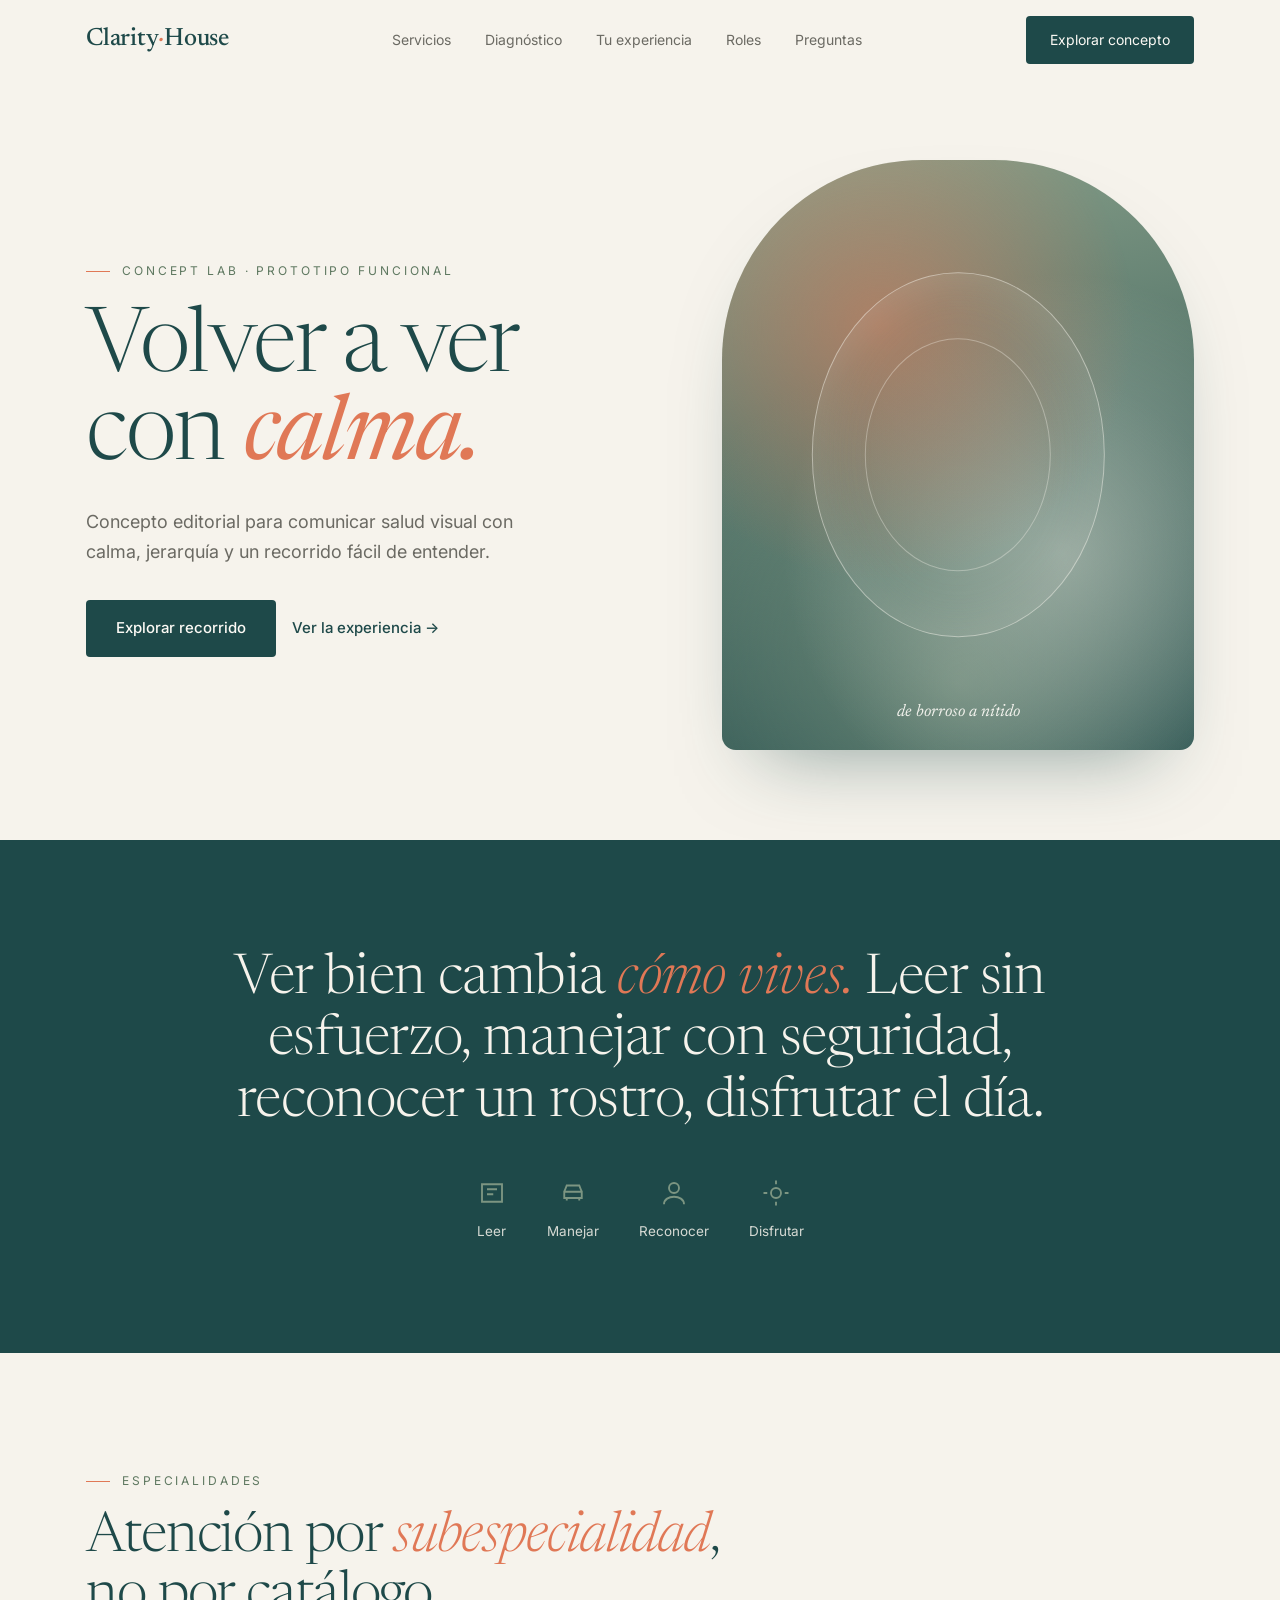
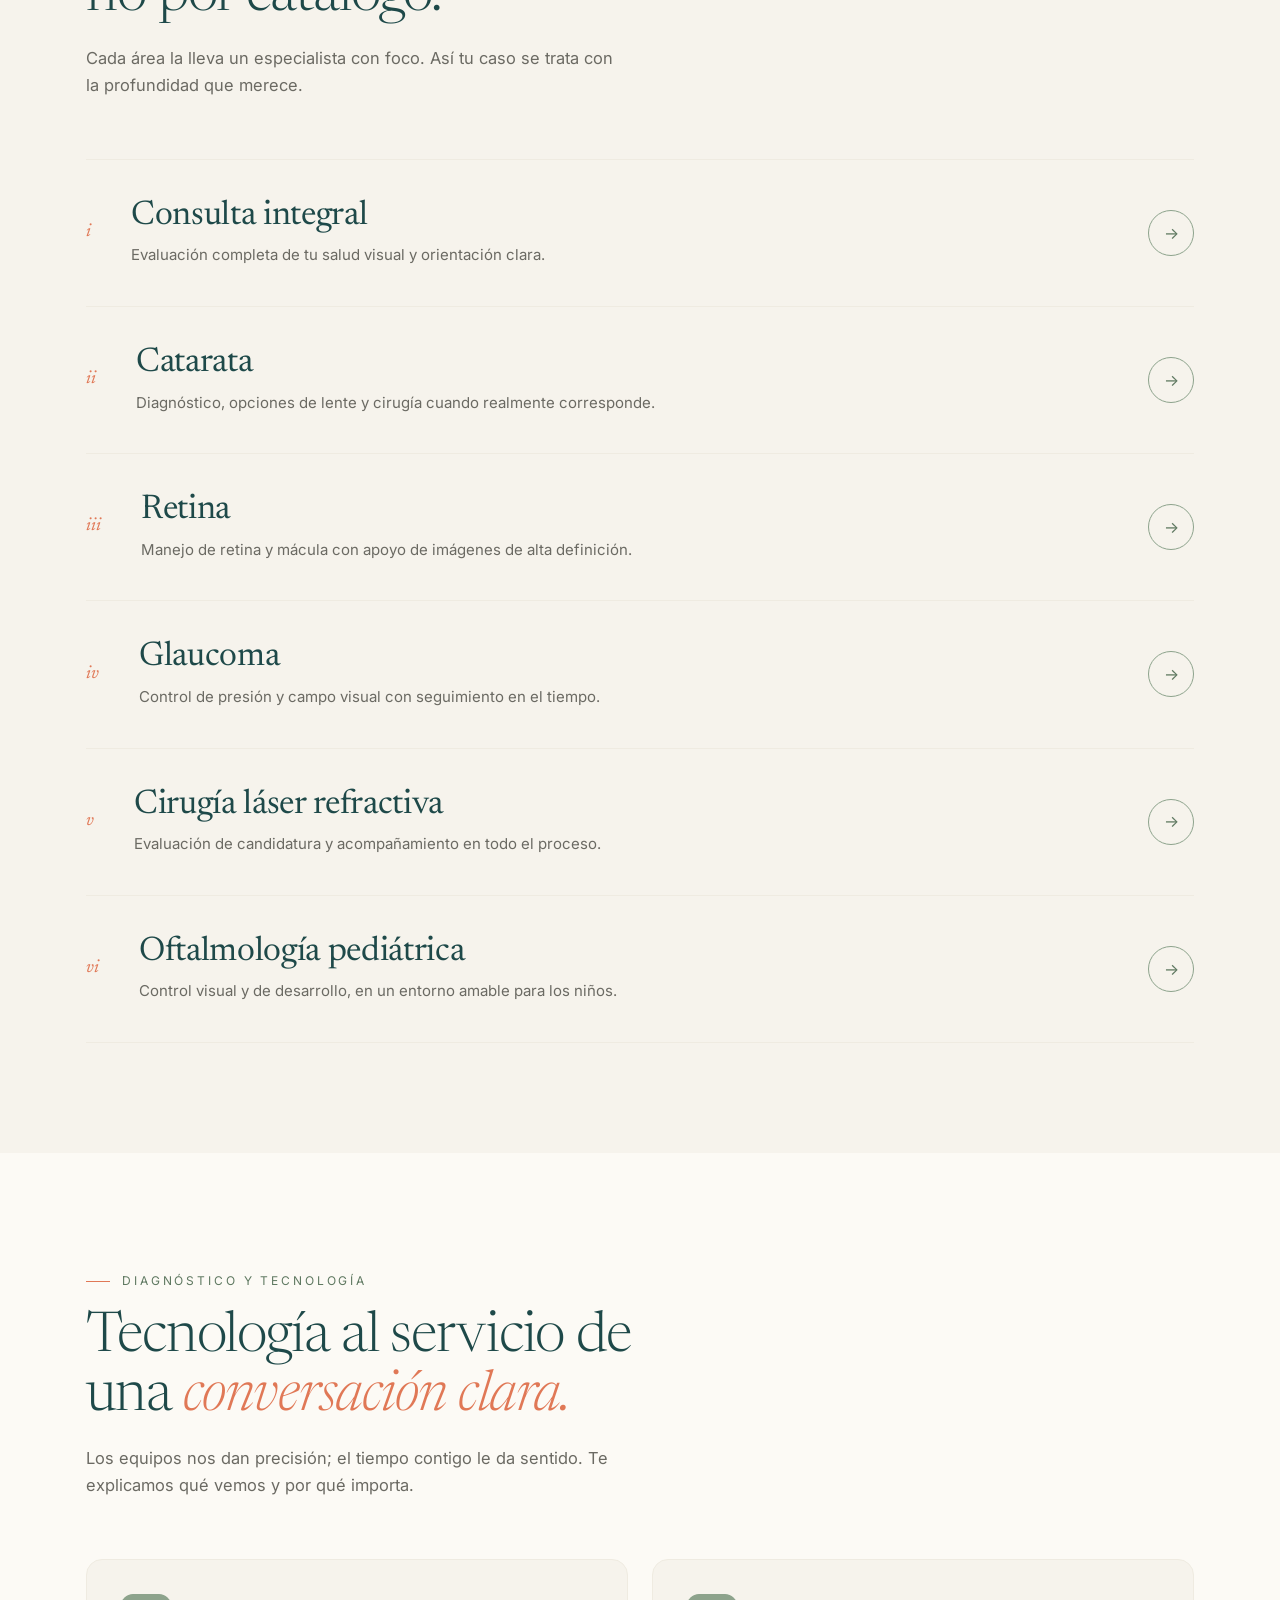
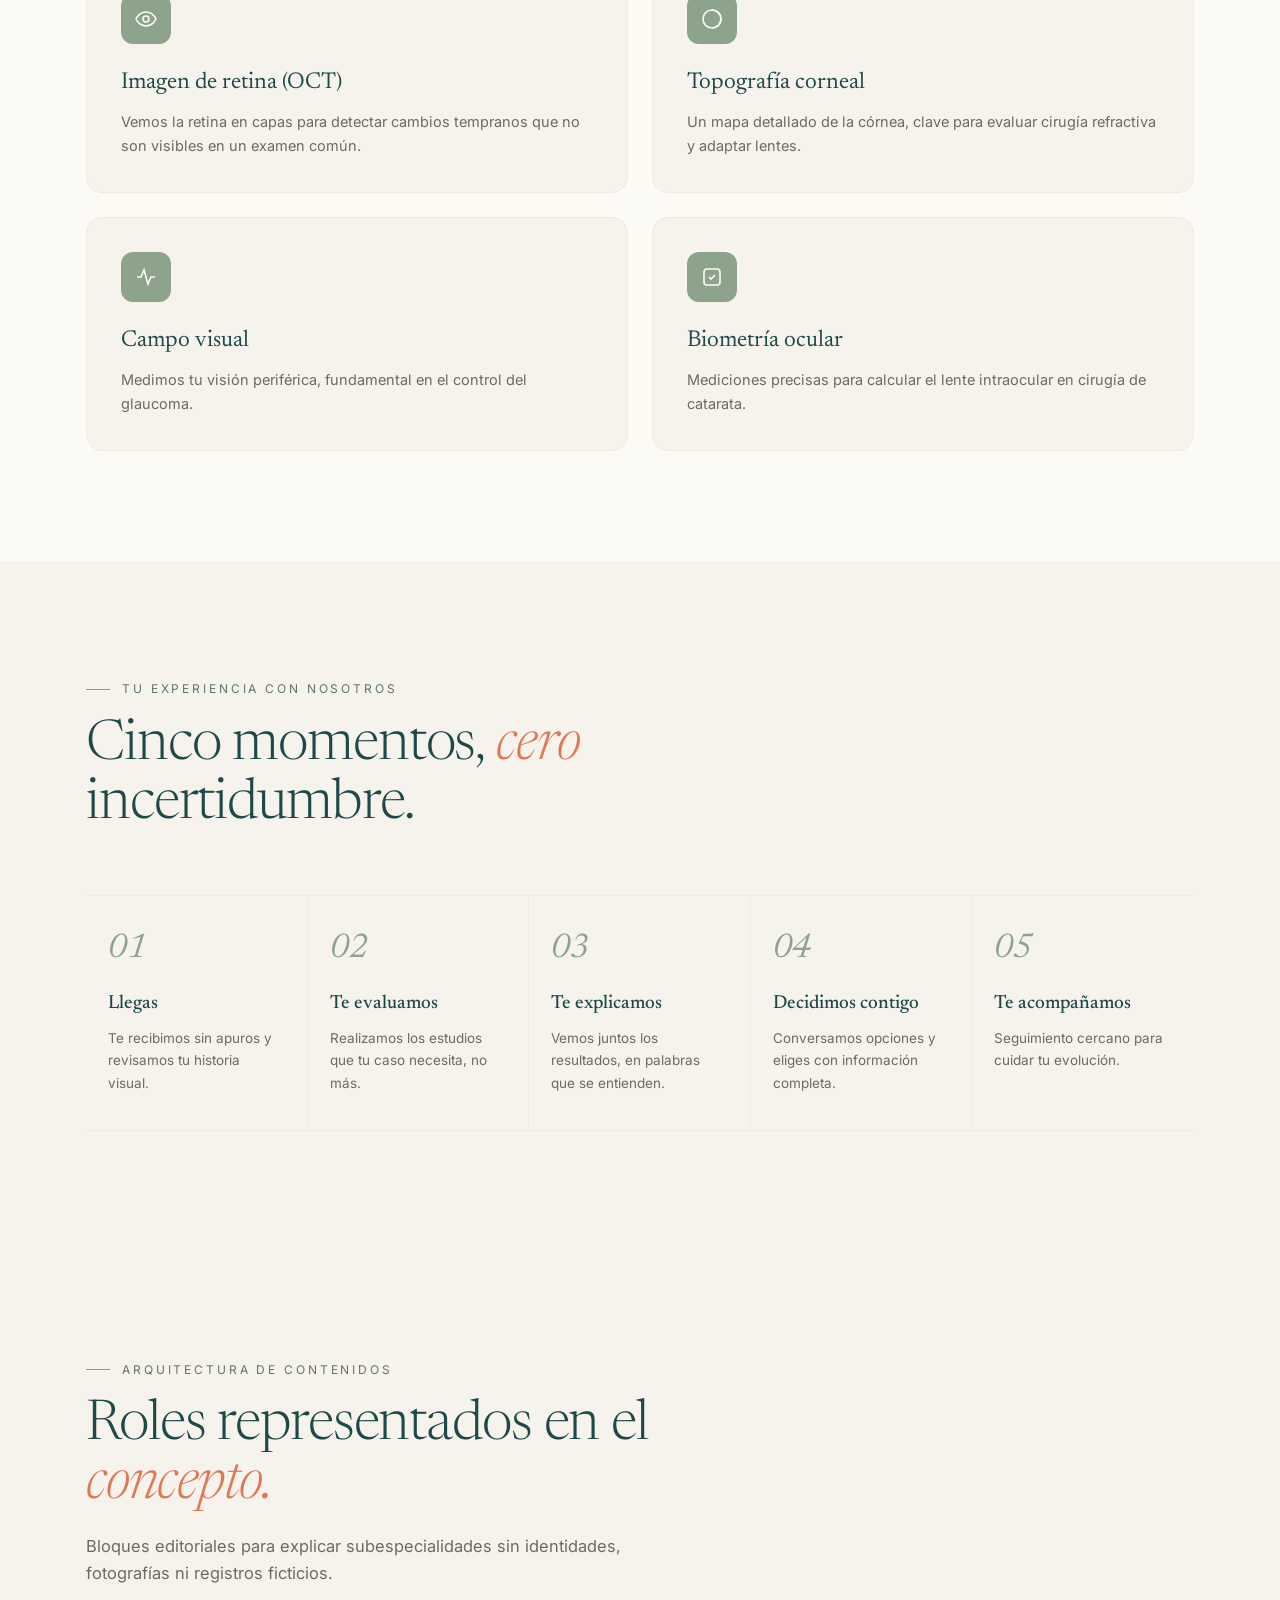
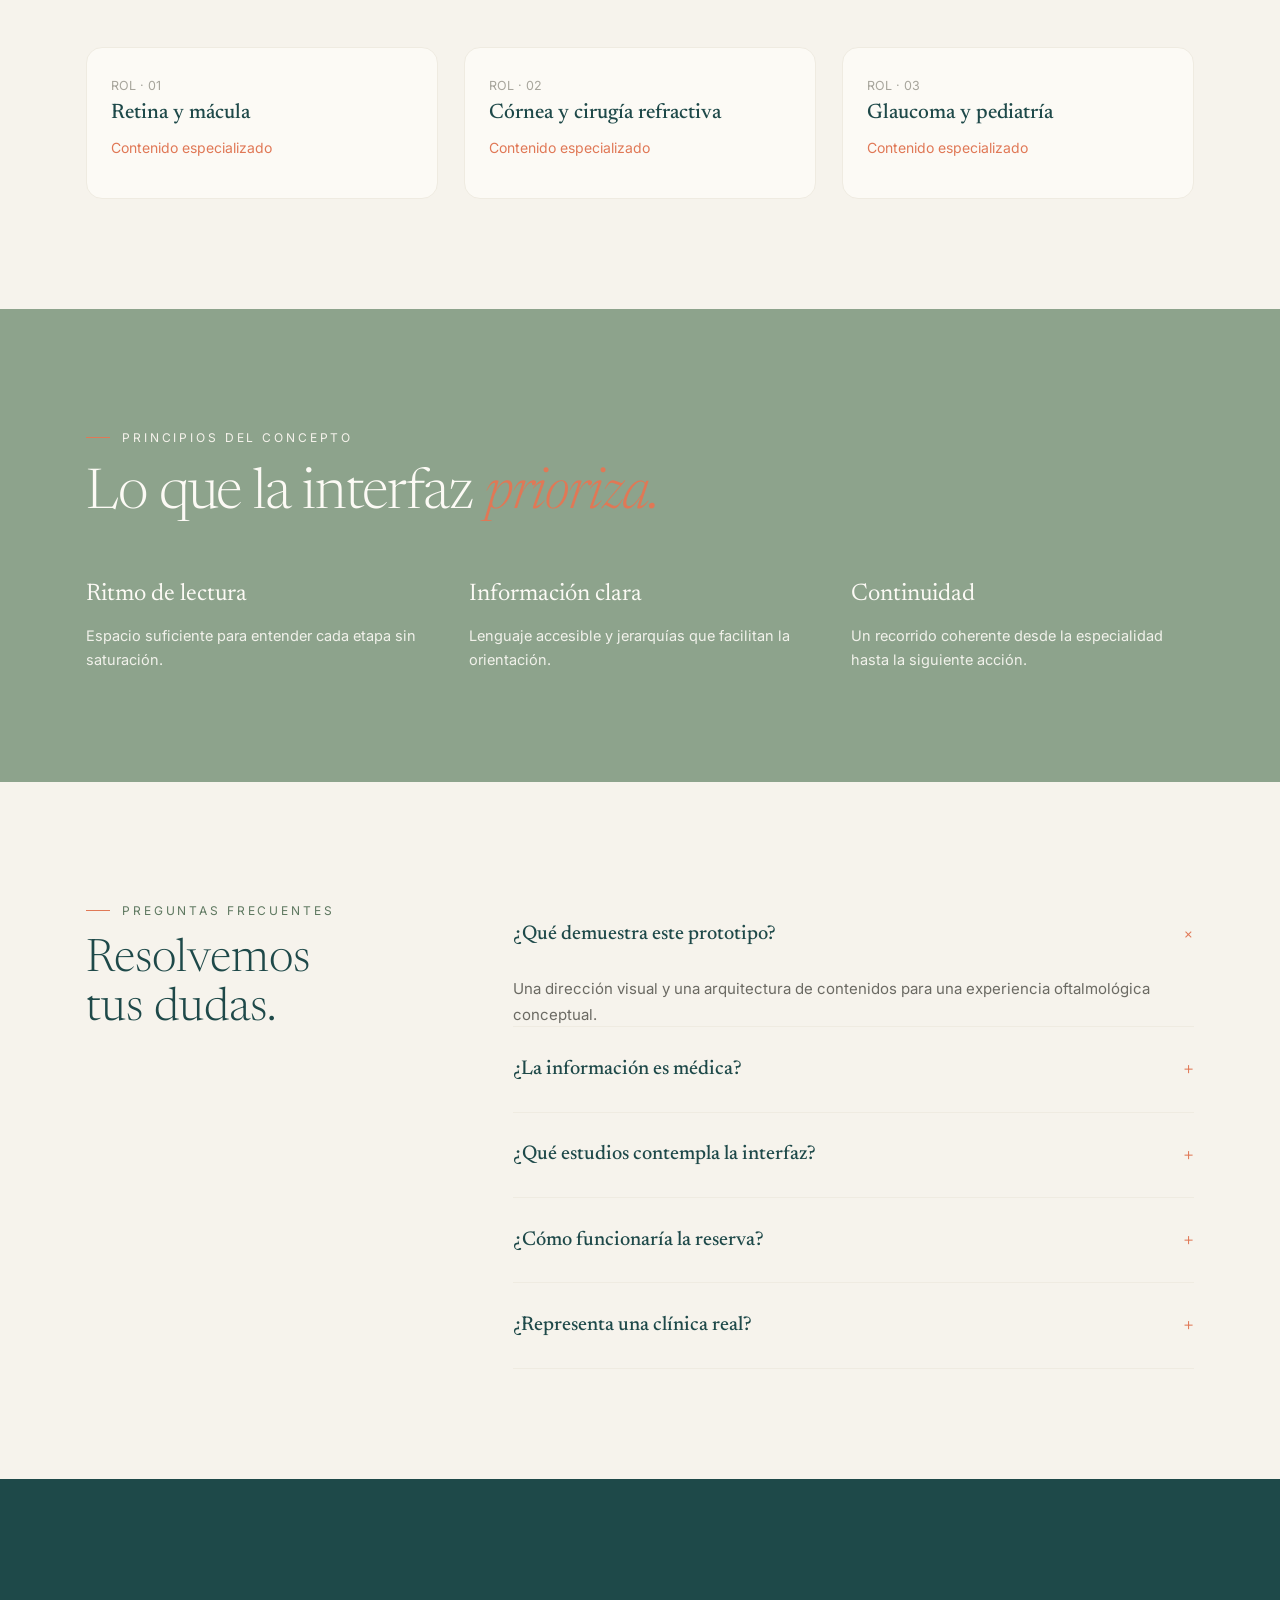
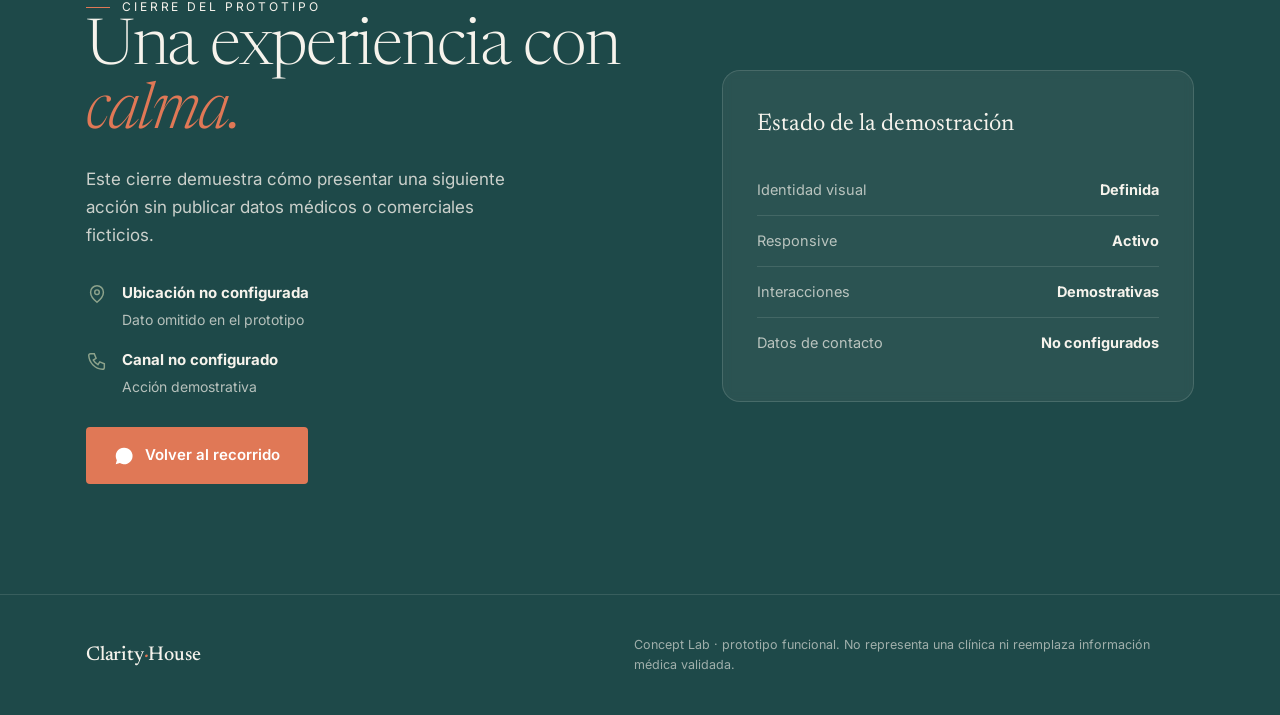
==== lab/clarity-house/index.html @ 14c35173 "feat: evolve portfolio with concept lab" ====
<!DOCTYPE html>
<html lang="es">
<head>
<meta charset="UTF-8">
<meta name="viewport" content="width=device-width, initial-scale=1.0">
<link rel="icon" href="../../assets/favicon.svg" type="image/svg+xml">
<title>Clarity House — Volver a ver con calma</title>
<link rel="preconnect" href="https://fonts.googleapis.com">
<link rel="preconnect" href="https://fonts.gstatic.com" crossorigin>
<link href="https://fonts.googleapis.com/css2?family=Newsreader:ital,opsz,wght@0,6..72,300;0,6..72,400;0,6..72,500;1,6..72,400;1,6..72,500&family=Inter:wght@400;500;600&display=swap" rel="stylesheet">
<style>
  :root{
    --ivory:#F6F3EC;
    --ivory-2:#EFEBE1;
    --paper:#FCFAF5;
    --sage:#8DA38C;
    --sage-deep:#5E7860;
    --petrol:#1E4949;
    --petrol-soft:#2C6363;
    --stone:#6B6A63;
    --stone-light:#A7A59C;
    --coral:#E07856;
    --ink:#22251F;
    --disp:'Newsreader',serif;
    --body:'Inter',sans-serif;
  }
  *{margin:0;padding:0;box-sizing:border-box}
  html{scroll-behavior:smooth}
  body{background:var(--ivory);color:var(--ink);font-family:var(--body);line-height:1.65;overflow-x:hidden;-webkit-font-smoothing:antialiased}
  ::selection{background:var(--sage);color:var(--paper)}
  a{color:inherit;text-decoration:none}
  .wrap{max-width:1180px;margin:0 auto;padding:0 36px}
  .eyebrow{font-family:var(--body);font-size:12px;letter-spacing:.24em;text-transform:uppercase;color:var(--sage-deep);display:inline-flex;align-items:center;gap:12px}
  .eyebrow::before{content:"";width:24px;height:1px;background:var(--coral)}

  /* nav */
  header{position:fixed;top:0;left:0;right:0;z-index:60;transition:.4s}
  header.scrolled{background:rgba(246,243,236,.88);backdrop-filter:blur(14px);box-shadow:0 1px 0 rgba(34,37,31,.06)}
  .nav{display:flex;align-items:center;justify-content:space-between;height:80px}
  .logo{font-family:var(--disp);font-weight:500;font-size:25px;letter-spacing:-.01em;color:var(--petrol)}
  .logo em{font-style:italic;color:var(--coral)}
  .nav-links{display:flex;gap:34px;font-size:14px;color:var(--stone)}
  .nav-links a{transition:.3s}
  .nav-links a:hover{color:var(--petrol)}
  .nav-cta{font-size:14px;background:var(--petrol);color:var(--paper);padding:12px 24px;border-radius:4px;transition:.3s}
  .nav-cta:hover{background:var(--petrol-soft)}
  .burger{display:none;flex-direction:column;gap:5px;cursor:pointer}
  .burger span{width:25px;height:2px;background:var(--petrol)}

  /* HERO */
  .hero{padding:160px 0 90px;position:relative;overflow:hidden}
  .hero-grid{display:grid;grid-template-columns:1.1fr .9fr;gap:60px;align-items:center}
  .hero h1{font-family:var(--disp);font-weight:300;font-size:clamp(48px,7vw,92px);line-height:.98;letter-spacing:-.02em;margin:26px 0 24px;color:var(--petrol)}
  .hero h1 em{font-style:italic;font-weight:400;color:var(--coral)}
  .hero p.lead{font-size:18px;color:var(--stone);max-width:440px;margin-bottom:32px;line-height:1.7}
  .hero-cta{display:flex;gap:16px;align-items:center;flex-wrap:wrap}
  .btn-fill{background:var(--petrol);color:var(--paper);padding:16px 30px;border-radius:4px;font-weight:500;font-size:15px;transition:.3s}
  .btn-fill:hover{background:var(--petrol-soft);transform:translateY(-2px)}
  .btn-text{font-size:15px;color:var(--petrol);font-weight:500;display:inline-flex;align-items:center;gap:8px;position:relative}
  .btn-text::after{content:"";position:absolute;left:0;bottom:-3px;width:100%;height:1px;background:var(--coral);transform:scaleX(0);transform-origin:left;transition:.3s}
  .btn-text:hover::after{transform:scaleX(1)}

  /* blur→focus signature */
  .focus-art{position:relative;aspect-ratio:4/5;border-radius:200px 200px 14px 14px;overflow:hidden;background:linear-gradient(165deg,var(--sage),var(--petrol));box-shadow:0 40px 80px -40px rgba(30,73,73,.5)}
  .focus-art .scene{position:absolute;inset:0;background:
      radial-gradient(circle at 35% 30%,rgba(224,120,86,.55),transparent 45%),
      radial-gradient(circle at 70% 65%,rgba(246,243,236,.4),transparent 50%),
      radial-gradient(circle at 50% 85%,rgba(141,163,140,.6),transparent 55%);
    filter:blur(22px);transition:filter 1.2s ease;transform:scale(1.1)}
  .focus-art.sharp .scene{filter:blur(0)}
  .focus-art .lens{position:absolute;top:50%;left:50%;transform:translate(-50%,-50%);width:62%;height:62%;border-radius:50%;border:1px solid rgba(246,243,236,.5);box-shadow:inset 0 0 60px rgba(246,243,236,.15)}
  .focus-art .lens::after{content:"";position:absolute;inset:18%;border-radius:50%;border:1px solid rgba(246,243,236,.35)}
  .focus-art .cap{position:absolute;bottom:22px;left:0;right:0;text-align:center;font-family:var(--disp);font-style:italic;font-size:17px;color:var(--paper);opacity:0;transition:.6s .4s}
  .focus-art.sharp .cap{opacity:.92}

  /* emotional band */
  .emo{background:var(--petrol);color:var(--ivory);text-align:center;padding:110px 0}
  .emo h2{font-family:var(--disp);font-weight:300;font-size:clamp(30px,4.5vw,56px);line-height:1.1;letter-spacing:-.01em;max-width:880px;margin:0 auto}
  .emo h2 em{font-style:italic;color:var(--coral)}
  .emo .acts{display:flex;gap:40px;justify-content:center;flex-wrap:wrap;margin-top:44px}
  .emo .acts div{display:flex;flex-direction:column;align-items:center;gap:12px;color:var(--ivory);opacity:.85}
  .emo .acts svg{width:30px;height:30px;color:var(--sage)}
  .emo .acts span{font-size:13.5px}

  /* section base */
  section{padding:110px 0;position:relative}
  .lead-block{max-width:640px;margin-bottom:60px}
  .lead-block h2{font-family:var(--disp);font-weight:300;font-size:clamp(32px,4.5vw,56px);line-height:1.05;letter-spacing:-.02em;margin-top:18px;color:var(--petrol)}
  .lead-block h2 em{font-style:italic;color:var(--coral)}
  .lead-block p{color:var(--stone);margin-top:18px;font-size:16.5px;max-width:540px}

  /* SERVICES editorial rows */
  .serv-rows{border-top:1px solid var(--ivory-2)}
  .srow{display:grid;grid-template-columns:auto 1fr auto;gap:40px;align-items:center;padding:38px 0;border-bottom:1px solid var(--ivory-2);transition:.4s;cursor:pointer}
  .srow:hover{padding-left:20px;background:linear-gradient(90deg,var(--ivory-2),transparent)}
  .srow .idx{font-family:var(--disp);font-style:italic;font-size:18px;color:var(--coral)}
  .srow .body{max-width:680px}
  .srow .body h3{font-family:var(--disp);font-weight:400;font-size:clamp(24px,3vw,34px);color:var(--petrol);letter-spacing:-.01em;line-height:1.1}
  .srow .body p{color:var(--stone);font-size:15px;margin-top:8px}
  .srow .go{width:46px;height:46px;border-radius:50%;border:1px solid var(--sage);display:flex;align-items:center;justify-content:center;color:var(--sage-deep);transition:.35s;flex-shrink:0}
  .srow:hover .go{background:var(--petrol);color:var(--paper);border-color:var(--petrol);transform:rotate(-45deg)}
  @media(max-width:880px){.srow{grid-template-columns:auto 1fr;gap:20px}.srow .go{display:none}}

  /* TECH / diagnosis — soft cards on paper */
  .diag{background:var(--paper)}
  .diag-grid{display:grid;grid-template-columns:1fr 1fr;gap:24px}
  .dcard{background:var(--ivory);border-radius:16px;padding:34px;border:1px solid var(--ivory-2);transition:.35s}
  .dcard:hover{transform:translateY(-4px);box-shadow:0 24px 50px -30px rgba(30,73,73,.3)}
  .dcard .di{width:50px;height:50px;border-radius:12px;background:var(--sage);display:flex;align-items:center;justify-content:center;color:var(--paper);margin-bottom:20px}
  .dcard .di svg{width:24px;height:24px}
  .dcard h3{font-family:var(--disp);font-weight:400;font-size:23px;color:var(--petrol);margin-bottom:8px}
  .dcard p{color:var(--stone);font-size:14.5px}
  @media(max-width:880px){.diag-grid{grid-template-columns:1fr}}

  /* PROCESS — warm horizontal */
  .proc{display:grid;grid-template-columns:repeat(5,1fr);gap:0;border-top:1px solid var(--ivory-2);border-bottom:1px solid var(--ivory-2)}
  .pcol{padding:36px 22px;border-right:1px solid var(--ivory-2);transition:.35s}
  .pcol:last-child{border-right:none}
  .pcol:hover{background:var(--ivory-2)}
  .pcol .pn{font-family:var(--disp);font-style:italic;font-size:34px;color:var(--sage);line-height:1;display:block;margin-bottom:22px}
  .pcol h3{font-family:var(--disp);font-weight:500;font-size:19px;color:var(--petrol);margin-bottom:8px}
  .pcol p{font-size:13.5px;color:var(--stone)}
  @media(max-width:880px){.proc{grid-template-columns:1fr;border:none}.pcol{border-right:none;border-bottom:1px solid var(--ivory-2)}}

  /* TEAM */
  .team{display:grid;grid-template-columns:repeat(3,1fr);gap:26px}
  .doc{background:var(--paper);border-radius:16px;overflow:hidden;border:1px solid var(--ivory-2);transition:.35s}
  .doc:hover{transform:translateY(-5px);box-shadow:0 28px 56px -34px rgba(30,73,73,.35)}
  .doc .ph{aspect-ratio:1;background:linear-gradient(160deg,var(--sage),var(--petrol));position:relative;display:flex;align-items:flex-end;justify-content:center}
  .doc .ph .silh{width:60%;height:72%;background:radial-gradient(circle at 50% 32%,rgba(246,243,236,.4) 0 22%,transparent 23%),linear-gradient(rgba(246,243,236,.25),transparent);border-radius:50% 50% 0 0;align-self:flex-end}
  .doc .meta{padding:28px 24px;min-height:150px}
  .doc .meta h3{font-family:var(--disp);font-weight:500;font-size:21px;color:var(--petrol)}
  .doc .meta .sp{color:var(--coral);font-size:14px;margin:4px 0 10px}
  .doc .meta .reg{font-size:12.5px;color:var(--stone-light);font-family:var(--body)}
  @media(max-width:880px){.team{grid-template-columns:1fr}}

  /* TRUST quotes/promise */
  .promise{background:var(--sage);color:var(--paper)}
  .promise-grid{display:grid;grid-template-columns:1fr 1fr 1fr;gap:40px}
  .promise .p b{font-family:var(--disp);font-weight:400;font-size:24px;display:block;margin-bottom:10px}
  .promise .p p{font-size:14.5px;opacity:.9}
  @media(max-width:880px){.promise-grid{grid-template-columns:1fr;gap:28px}}

  /* FAQ */
  .faq{display:grid;grid-template-columns:.7fr 1.3fr;gap:60px;align-items:start}
  .faq-list .qa{border-bottom:1px solid var(--ivory-2)}
  .faq-list .qa summary{list-style:none;padding:24px 0;font-family:var(--disp);font-weight:500;font-size:20px;color:var(--petrol);cursor:pointer;display:flex;justify-content:space-between;gap:18px;align-items:center}
  .faq-list .qa summary::-webkit-details-marker{display:none}
  .faq-list .qa .ic{font-size:22px;color:var(--coral);transition:.3s;flex-shrink:0}
  .faq-list .qa[open] .ic{transform:rotate(45deg)}
  .faq-list .qa .ans{max-height:0;overflow:hidden;transition:max-height .35s}
  .faq-list .qa .ans p{padding:0 0 24px;color:var(--stone);font-size:15px;line-height:1.7}
  @media(max-width:880px){.faq{grid-template-columns:1fr;gap:30px}}

  /* CONTACT */
  .contact{background:var(--petrol);color:var(--ivory)}
  .contact-grid{display:grid;grid-template-columns:1.1fr .9fr;gap:60px;align-items:center}
  .contact h2{font-family:var(--disp);font-weight:300;font-size:clamp(34px,5vw,64px);line-height:1;letter-spacing:-.02em}
  .contact h2 em{font-style:italic;color:var(--coral)}
  .contact .sub{color:rgba(246,243,236,.8);margin:20px 0 32px;font-size:17px;max-width:420px}
  .cinfo{display:flex;flex-direction:column;gap:16px;margin-bottom:8px}
  .cinfo .ci{display:flex;gap:14px;align-items:flex-start}
  .cinfo .ci svg{width:22px;height:22px;color:var(--sage);flex-shrink:0;margin-top:2px}
  .cinfo .ci b{font-size:15px;display:block}
  .cinfo .ci span{font-size:14px;color:rgba(246,243,236,.7)}
  .wa{display:inline-flex;align-items:center;gap:11px;background:var(--coral);color:#fff;padding:16px 28px;border-radius:4px;font-weight:600;font-size:15px;transition:.3s;margin-top:20px}
  .wa:hover{transform:translateY(-2px);filter:brightness(1.05)}
  .wa svg{width:20px;height:20px}
  .card-hours{background:rgba(246,243,236,.06);border:1px solid rgba(246,243,236,.14);border-radius:18px;padding:34px;backdrop-filter:blur(4px)}
  .card-hours h3{font-family:var(--disp);font-weight:400;font-size:24px;margin-bottom:20px}
  .card-hours .hr{display:flex;justify-content:space-between;padding:13px 0;border-bottom:1px solid rgba(246,243,236,.12);font-size:14.5px}
  .card-hours .hr:last-child{border-bottom:none}
  .card-hours .hr span{color:rgba(246,243,236,.7)}

  footer{background:var(--petrol);color:rgba(246,243,236,.6);padding:40px 0;border-top:1px solid rgba(246,243,236,.12)}
  footer .wrap{display:flex;justify-content:space-between;align-items:center;flex-wrap:wrap;gap:14px}
  footer .fnote{font-size:12.5px;max-width:560px;line-height:1.6}

  @media(max-width:880px){
    .hero-grid,.contact-grid{grid-template-columns:1fr;gap:44px}
    .nav-links,.nav-cta{display:none}.burger{display:flex}
  }
  @media(prefers-reduced-motion:reduce){*{animation:none!important;transition:none!important}.focus-art .scene{filter:blur(0)!important}}
  .burger{border:0;padding:6px;background:transparent;color:inherit;font:inherit}
  @media(max-width:960px){.nav{position:relative}.nav-links.is-open{position:absolute;top:calc(100% - 2px);right:0;left:0;z-index:5;display:flex;align-items:stretch;flex-direction:column;gap:0;padding:10px;background:var(--lab-menu-bg);border:1px solid rgba(127,127,127,.35);border-radius:8px;box-shadow:0 18px 40px rgba(0,0,0,.22)}.nav-links.is-open a{width:100%;padding:11px 10px}}
</style>
</head>
<body>

<header id="hdr">
  <div class="wrap nav">
    <a href="#" class="logo">Clarity<em>·</em>House</a>
    <nav class="nav-links" id="labMenu">
      <a href="#servicios">Servicios</a>
      <a href="#diagnostico">Diagnóstico</a>
      <a href="#proceso">Tu experiencia</a>
      <a href="#equipo">Roles</a>
      <a href="#faq">Preguntas</a>
    </nav>
    <a href="#servicios" class="nav-cta">Explorar concepto</a>
    <button class="burger" type="button" aria-controls="labMenu" aria-expanded="false" aria-label="Abrir navegación"><span></span><span></span><span></span></button>
  </div>
</header>

<!-- HERO -->
<section class="hero">
  <div class="wrap">
    <div class="hero-grid">
      <div>
        <span class="eyebrow">Concept Lab · prototipo funcional</span>
        <h1>Volver a ver<br>con <em>calma.</em></h1>
        <p class="lead">Concepto editorial para comunicar salud visual con calma, jerarquía y un recorrido fácil de entender.</p>
        <div class="hero-cta">
          <a href="#servicios" class="btn-fill">Explorar recorrido</a>
          <a href="#proceso" class="btn-text">Ver la experiencia →</a>
        </div>
      </div>
      <div class="focus-art" id="focusArt">
        <div class="scene"></div>
        <div class="lens"></div>
        <div class="cap">de borroso a nítido</div>
      </div>
    </div>
  </div>
</section>

<!-- EMOTIONAL -->
<div class="emo">
  <div class="wrap">
    <h2>Ver bien cambia <em>cómo vives.</em> Leer sin esfuerzo, manejar con seguridad, reconocer un rostro, disfrutar el día.</h2>
    <div class="acts">
      <div><svg viewBox="0 0 24 24" fill="none" stroke="currentColor" stroke-width="1.5"><path d="M4 5h16v14H4z"/><path d="M8 9h8M8 13h5"/></svg><span>Leer</span></div>
      <div><svg viewBox="0 0 24 24" fill="none" stroke="currentColor" stroke-width="1.5"><path d="M5 11l2-5h10l2 5M5 11h14v5H5zM7 16v2M17 16v2"/></svg><span>Manejar</span></div>
      <div><svg viewBox="0 0 24 24" fill="none" stroke="currentColor" stroke-width="1.5"><circle cx="12" cy="8" r="4"/><path d="M4 21c0-4 4-6 8-6s8 2 8 6"/></svg><span>Reconocer</span></div>
      <div><svg viewBox="0 0 24 24" fill="none" stroke="currentColor" stroke-width="1.5"><circle cx="12" cy="12" r="4"/><path d="M12 2v3M12 19v3M2 12h3M19 12h3"/></svg><span>Disfrutar</span></div>
    </div>
  </div>
</div>

<!-- SERVICES -->
<section id="servicios">
  <div class="wrap">
    <div class="lead-block">
      <span class="eyebrow">Especialidades</span>
      <h2>Atención por <em>subespecialidad</em>, no por catálogo.</h2>
      <p>Cada área la lleva un especialista con foco. Así tu caso se trata con la profundidad que merece.</p>
    </div>
    <div class="serv-rows">
      <div class="srow"><span class="idx">i</span><div class="body"><h3>Consulta integral</h3><p>Evaluación completa de tu salud visual y orientación clara.</p></div><div class="go">→</div></div>
      <div class="srow"><span class="idx">ii</span><div class="body"><h3>Catarata</h3><p>Diagnóstico, opciones de lente y cirugía cuando realmente corresponde.</p></div><div class="go">→</div></div>
      <div class="srow"><span class="idx">iii</span><div class="body"><h3>Retina</h3><p>Manejo de retina y mácula con apoyo de imágenes de alta definición.</p></div><div class="go">→</div></div>
      <div class="srow"><span class="idx">iv</span><div class="body"><h3>Glaucoma</h3><p>Control de presión y campo visual con seguimiento en el tiempo.</p></div><div class="go">→</div></div>
      <div class="srow"><span class="idx">v</span><div class="body"><h3>Cirugía láser refractiva</h3><p>Evaluación de candidatura y acompañamiento en todo el proceso.</p></div><div class="go">→</div></div>
      <div class="srow"><span class="idx">vi</span><div class="body"><h3>Oftalmología pediátrica</h3><p>Control visual y de desarrollo, en un entorno amable para los niños.</p></div><div class="go">→</div></div>
    </div>
  </div>
</section>

<!-- DIAGNOSIS -->
<section class="diag" id="diagnostico">
  <div class="wrap">
    <div class="lead-block">
      <span class="eyebrow">Diagnóstico y tecnología</span>
      <h2>Tecnología al servicio de una <em>conversación clara.</em></h2>
      <p>Los equipos nos dan precisión; el tiempo contigo le da sentido. Te explicamos qué vemos y por qué importa.</p>
    </div>
    <div class="diag-grid">
      <div class="dcard"><div class="di"><svg viewBox="0 0 24 24" fill="none" stroke="currentColor" stroke-width="1.6"><path d="M2 12s3-7 10-7 10 7 10 7-3 7-10 7-10-7-10-7Z"/><circle cx="12" cy="12" r="3"/></svg></div><h3>Imagen de retina (OCT)</h3><p>Vemos la retina en capas para detectar cambios tempranos que no son visibles en un examen común.</p></div>
      <div class="dcard"><div class="di"><svg viewBox="0 0 24 24" fill="none" stroke="currentColor" stroke-width="1.6"><circle cx="12" cy="12" r="9"/><path d="M12 3a9 9 0 0 1 0 18"/></svg></div><h3>Topografía corneal</h3><p>Un mapa detallado de la córnea, clave para evaluar cirugía refractiva y adaptar lentes.</p></div>
      <div class="dcard"><div class="di"><svg viewBox="0 0 24 24" fill="none" stroke="currentColor" stroke-width="1.6"><path d="M3 12h4l3-7 4 14 3-7h4"/></svg></div><h3>Campo visual</h3><p>Medimos tu visión periférica, fundamental en el control del glaucoma.</p></div>
      <div class="dcard"><div class="di"><svg viewBox="0 0 24 24" fill="none" stroke="currentColor" stroke-width="1.6"><rect x="4" y="4" width="16" height="16" rx="3"/><path d="M9 12l2 2 4-4"/></svg></div><h3>Biometría ocular</h3><p>Mediciones precisas para calcular el lente intraocular en cirugía de catarata.</p></div>
    </div>
  </div>
</section>

<!-- PROCESS -->
<section id="proceso">
  <div class="wrap">
    <div class="lead-block">
      <span class="eyebrow">Tu experiencia con nosotros</span>
      <h2>Cinco momentos, <em>cero</em> incertidumbre.</h2>
    </div>
  </div>
  <div class="wrap">
    <div class="proc">
      <div class="pcol"><span class="pn">01</span><h3>Llegas</h3><p>Te recibimos sin apuros y revisamos tu historia visual.</p></div>
      <div class="pcol"><span class="pn">02</span><h3>Te evaluamos</h3><p>Realizamos los estudios que tu caso necesita, no más.</p></div>
      <div class="pcol"><span class="pn">03</span><h3>Te explicamos</h3><p>Vemos juntos los resultados, en palabras que se entienden.</p></div>
      <div class="pcol"><span class="pn">04</span><h3>Decidimos contigo</h3><p>Conversamos opciones y eliges con información completa.</p></div>
      <div class="pcol"><span class="pn">05</span><h3>Te acompañamos</h3><p>Seguimiento cercano para cuidar tu evolución.</p></div>
    </div>
  </div>
</section>

<!-- TEAM -->
<section id="equipo">
  <div class="wrap">
    <div class="lead-block">
      <span class="eyebrow">Arquitectura de contenidos</span>
      <h2>Roles representados en el <em>concepto.</em></h2>
      <p>Bloques editoriales para explicar subespecialidades sin identidades, fotografías ni registros ficticios.</p>
    </div>
    <div class="team">
      <div class="doc"><div class="meta"><div class="reg">ROL · 01</div><h3>Retina y mácula</h3><div class="sp">Contenido especializado</div></div></div>
      <div class="doc"><div class="meta"><div class="reg">ROL · 02</div><h3>Córnea y cirugía refractiva</h3><div class="sp">Contenido especializado</div></div></div>
      <div class="doc"><div class="meta"><div class="reg">ROL · 03</div><h3>Glaucoma y pediatría</h3><div class="sp">Contenido especializado</div></div></div>
    </div>
  </div>
</section>

<!-- PROMISE -->
<section class="promise">
  <div class="wrap">
    <div class="lead-block" style="margin-bottom:50px">
      <span class="eyebrow" style="color:var(--ivory)">Principios del concepto</span>
      <h2 style="color:var(--paper)">Lo que la interfaz <em style="color:var(--coral)">prioriza.</em></h2>
    </div>
    <div class="promise-grid">
      <div class="p"><b>Ritmo de lectura</b><p>Espacio suficiente para entender cada etapa sin saturación.</p></div>
      <div class="p"><b>Información clara</b><p>Lenguaje accesible y jerarquías que facilitan la orientación.</p></div>
      <div class="p"><b>Continuidad</b><p>Un recorrido coherente desde la especialidad hasta la siguiente acción.</p></div>
    </div>
  </div>
</section>

<!-- FAQ -->
<section id="faq">
  <div class="wrap">
    <div class="faq">
      <div>
        <span class="eyebrow">Preguntas frecuentes</span>
        <h2 style="font-family:var(--disp);font-weight:300;font-size:clamp(30px,4vw,46px);color:var(--petrol);margin-top:16px;line-height:1.05">Resolvemos<br>tus dudas.</h2>
      </div>
      <div class="faq-list">
        <details class="qa" open><summary>¿Qué demuestra este prototipo?<span class="ic">+</span></summary><div class="ans"><p>Una dirección visual y una arquitectura de contenidos para una experiencia oftalmológica conceptual.</p></div></details>
        <details class="qa"><summary>¿La información es médica?<span class="ic">+</span></summary><div class="ans"><p>No está validada para uso clínico. Una implementación real requeriría revisión del equipo profesional responsable.</p></div></details>
        <details class="qa"><summary>¿Qué estudios contempla la interfaz?<span class="ic">+</span></summary><div class="ans"><p>Imagen de retina, topografía, campo visual y biometría se usan como referencias editoriales.</p></div></details>
        <details class="qa"><summary>¿Cómo funcionaría la reserva?<span class="ic">+</span></summary><div class="ans"><p>El CTA se conectaría al canal confirmado por la organización. En esta demo permanece sin operación comercial.</p></div></details>
        <details class="qa"><summary>¿Representa una clínica real?<span class="ic">+</span></summary><div class="ans"><p>No. Clarity House es un concepto de diseño y no una entidad médica.</p></div></details>
      </div>
    </div>
  </div>
</section>

<!-- CONTACT -->
<section class="contact" id="contacto">
  <div class="wrap">
    <div class="contact-grid">
      <div>
        <span class="eyebrow" style="color:var(--ivory)">Cierre del prototipo</span>
        <h2>Una experiencia con <em>calma.</em></h2>
        <p class="sub">Este cierre demuestra cómo presentar una siguiente acción sin publicar datos médicos o comerciales ficticios.</p>
        <div class="cinfo">
          <div class="ci"><svg viewBox="0 0 24 24" fill="none" stroke="currentColor" stroke-width="1.6"><path d="M12 21s-7-5.7-7-11a7 7 0 0 1 14 0c0 5.3-7 11-7 11Z"/><circle cx="12" cy="10" r="2.5"/></svg><div><b>Ubicación no configurada</b><span>Dato omitido en el prototipo</span></div></div>
          <div class="ci"><svg viewBox="0 0 24 24" fill="none" stroke="currentColor" stroke-width="1.6"><path d="M5 4h4l2 5-3 2a14 14 0 0 0 5 5l2-3 5 2v4a2 2 0 0 1-2 2A16 16 0 0 1 3 6a2 2 0 0 1 2-2Z"/></svg><div><b>Canal no configurado</b><span>Acción demostrativa</span></div></div>
        </div>
        <a href="#servicios" class="wa">
          <svg viewBox="0 0 24 24" fill="currentColor"><path d="M17.5 14.4c-.3-.2-1.7-.8-2-.9-.3-.1-.5-.2-.6.2-.2.3-.7.8-.8 1-.2.2-.3.2-.6.1-.3-.2-1.2-.5-2.3-1.4-.9-.8-1.4-1.7-1.6-2-.2-.3 0-.5.1-.6l.5-.5c.1-.2.2-.3.3-.5 0-.2 0-.4 0-.5-.1-.2-.6-1.5-.9-2-.2-.5-.4-.4-.6-.4h-.5c-.2 0-.5.1-.7.3-.2.3-.9.9-.9 2.2s.9 2.5 1 2.7c.2.2 1.8 2.8 4.4 3.9 1.6.7 2.2.7 3 .6.5 0 1.5-.6 1.7-1.2.2-.6.2-1.1.2-1.2-.1-.1-.3-.2-.6-.3zM12 2a10 10 0 0 0-8.6 15l-1.3 4.8 4.9-1.3A10 10 0 1 0 12 2z"/></svg>
          Volver al recorrido
        </a>
      </div>
      <div class="card-hours">
        <h3>Estado de la demostración</h3>
        <div class="hr"><span>Identidad visual</span><b>Definida</b></div>
        <div class="hr"><span>Responsive</span><b>Activo</b></div>
        <div class="hr"><span>Interacciones</span><b>Demostrativas</b></div>
        <div class="hr"><span>Datos de contacto</span><b>No configurados</b></div>
      </div>
    </div>
  </div>
</section>

<footer>
  <div class="wrap">
    <a href="#" class="logo" style="font-size:20px;color:var(--ivory)">Clarity<em>·</em>House</a>
    <p class="fnote">Concept Lab · prototipo funcional. No representa una clínica ni reemplaza información médica validada.</p>
  </div>
</footer>

<script>
  const hdr=document.getElementById('hdr');
  addEventListener('scroll',()=>hdr.classList.toggle('scrolled',scrollY>40));

  // blur -> focus signature: toggles when hero is in view, also reacts to hover/tap
  const art=document.getElementById('focusArt');
  const reduce=matchMedia('(prefers-reduced-motion:reduce)').matches;
  if(!reduce){
    setTimeout(()=>art.classList.add('sharp'),700);
    // gentle breathing focus loop
    let on=true;
    setInterval(()=>{on=!on;art.classList.toggle('sharp',on)},4200);
  }else{art.classList.add('sharp')}
  art.addEventListener('pointerenter',()=>art.classList.add('sharp'));

  // FAQ smooth
  document.querySelectorAll('.faq-list .qa').forEach(d=>{
    const ans=d.querySelector('.ans');
    const sync=()=>ans.style.maxHeight=d.open?ans.scrollHeight+'px':'0px';
    d.addEventListener('toggle',sync);
    if(d.open)requestAnimationFrame(sync);
  });
</script>
<script>
  (() => {
    const toggle = document.querySelector('.burger');
    const menu = document.querySelector('#labMenu');
    if (!toggle || !menu) return;

    document.documentElement.style.setProperty('--lab-menu-bg', getComputedStyle(document.body).backgroundColor);

    const closeMenu = (restoreFocus = false) => {
      menu.classList.remove('is-open');
      toggle.setAttribute('aria-expanded', 'false');
      toggle.setAttribute('aria-label', 'Abrir navegación');
      if (restoreFocus) toggle.focus();
    };

    toggle.addEventListener('click', () => {
      const isOpen = menu.classList.toggle('is-open');
      toggle.setAttribute('aria-expanded', String(isOpen));
      toggle.setAttribute('aria-label', isOpen ? 'Cerrar navegación' : 'Abrir navegación');
    });

    menu.querySelectorAll('a').forEach(link => link.addEventListener('click', () => closeMenu()));
    document.addEventListener('keydown', event => {
      if (event.key === 'Escape' && menu.classList.contains('is-open')) closeMenu(true);
    });
  })();
</script>
</body>
</html>
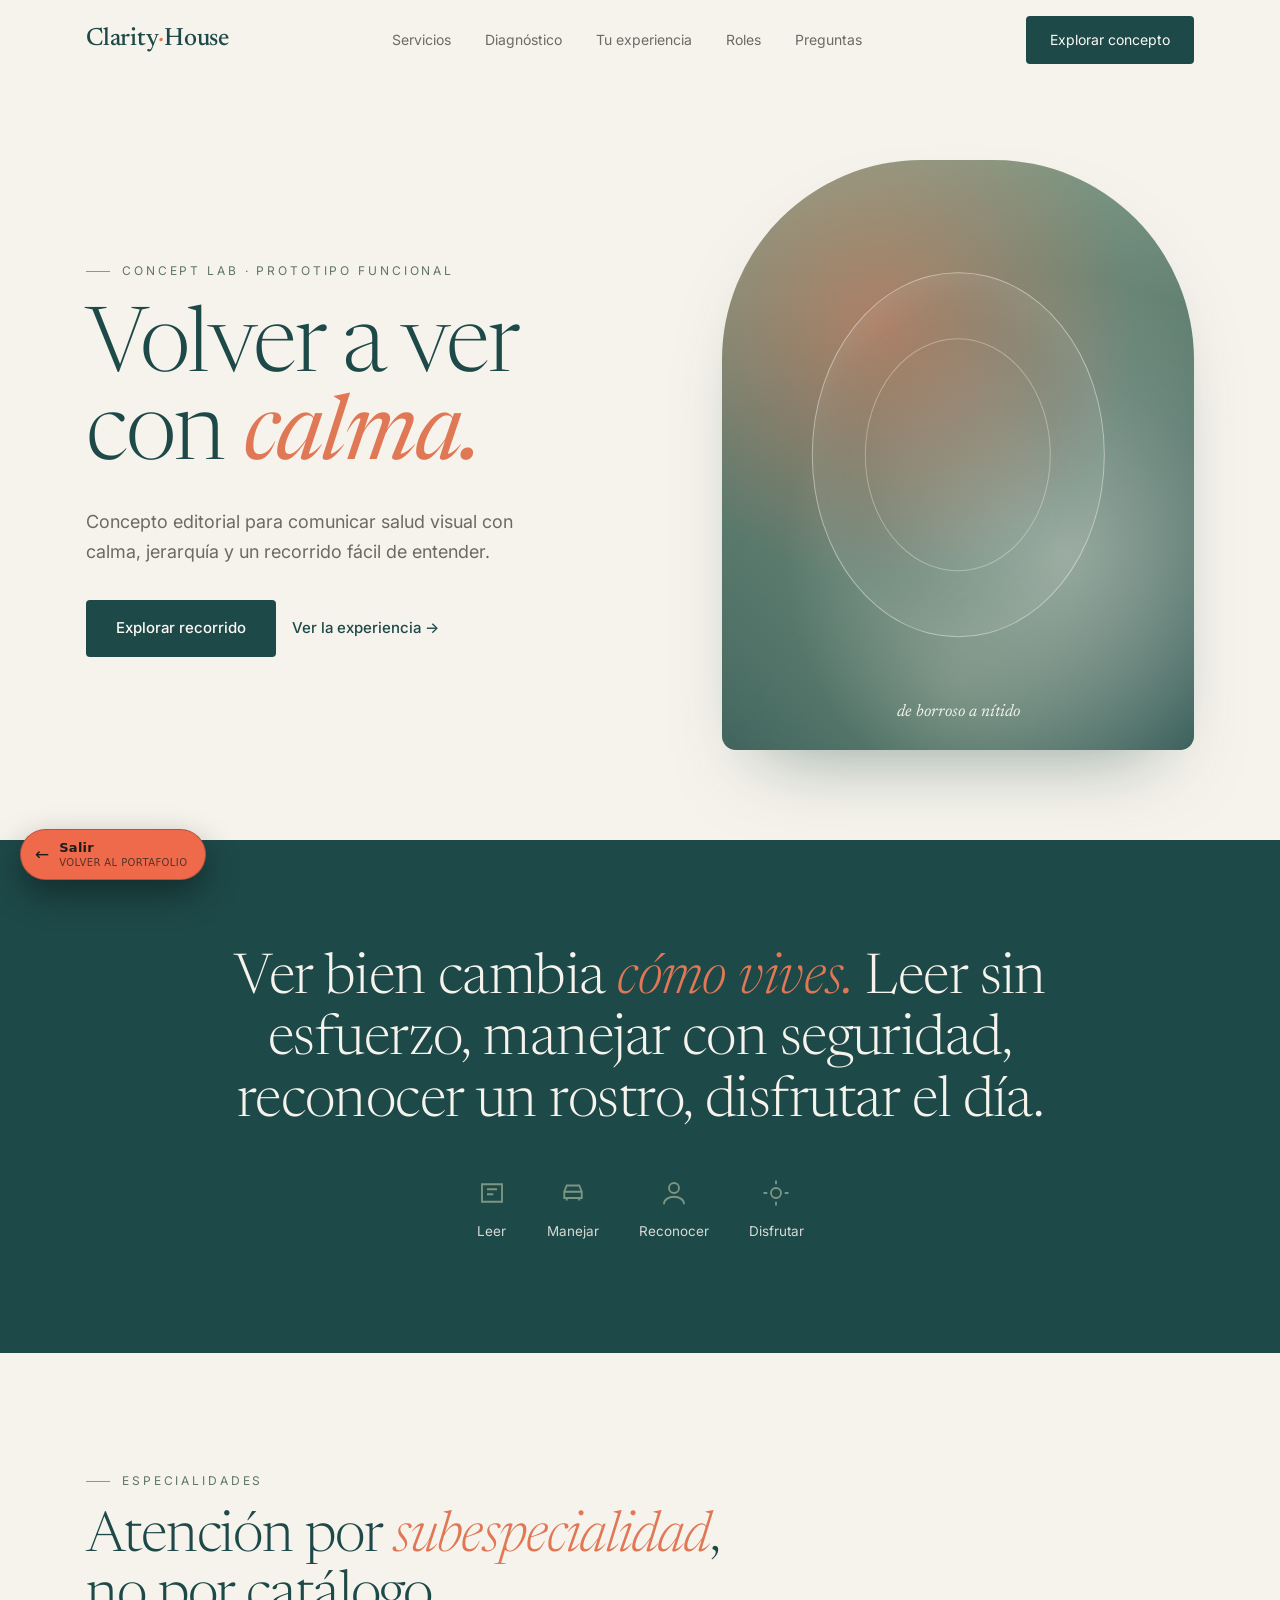
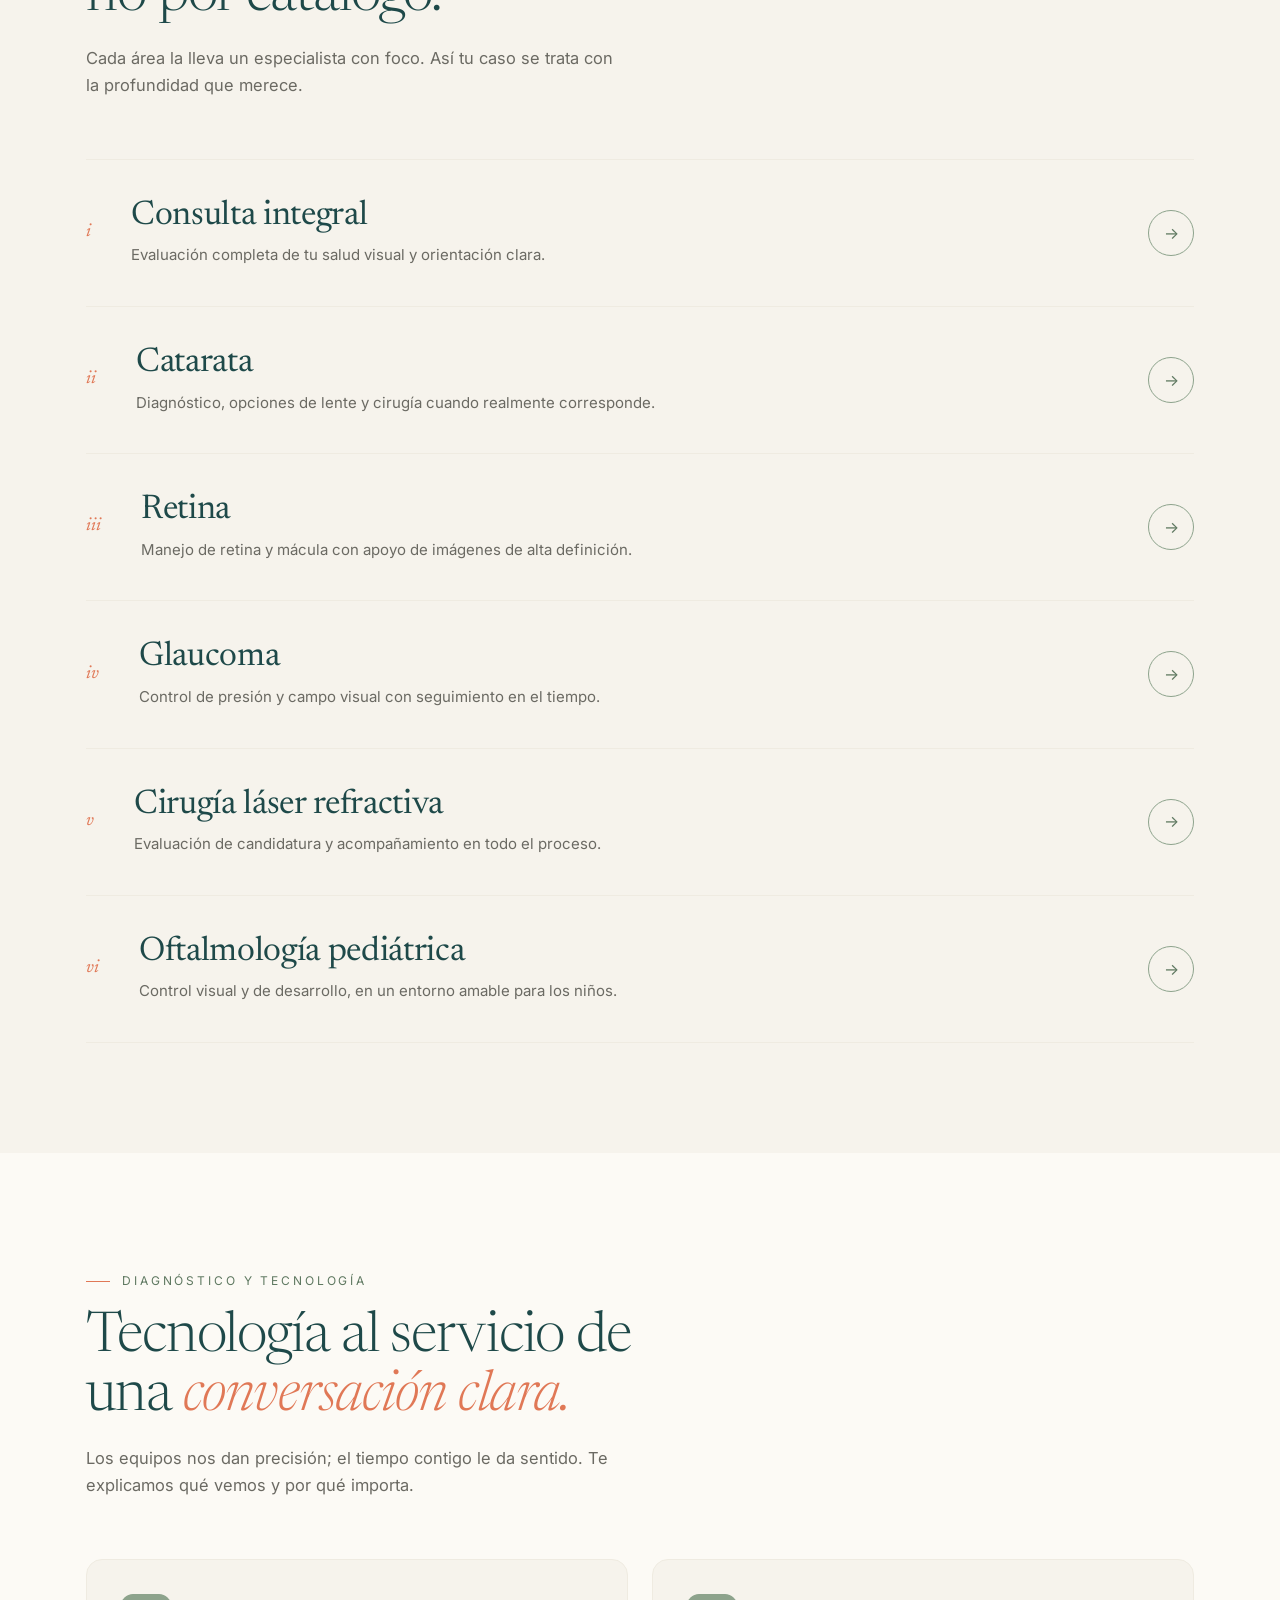
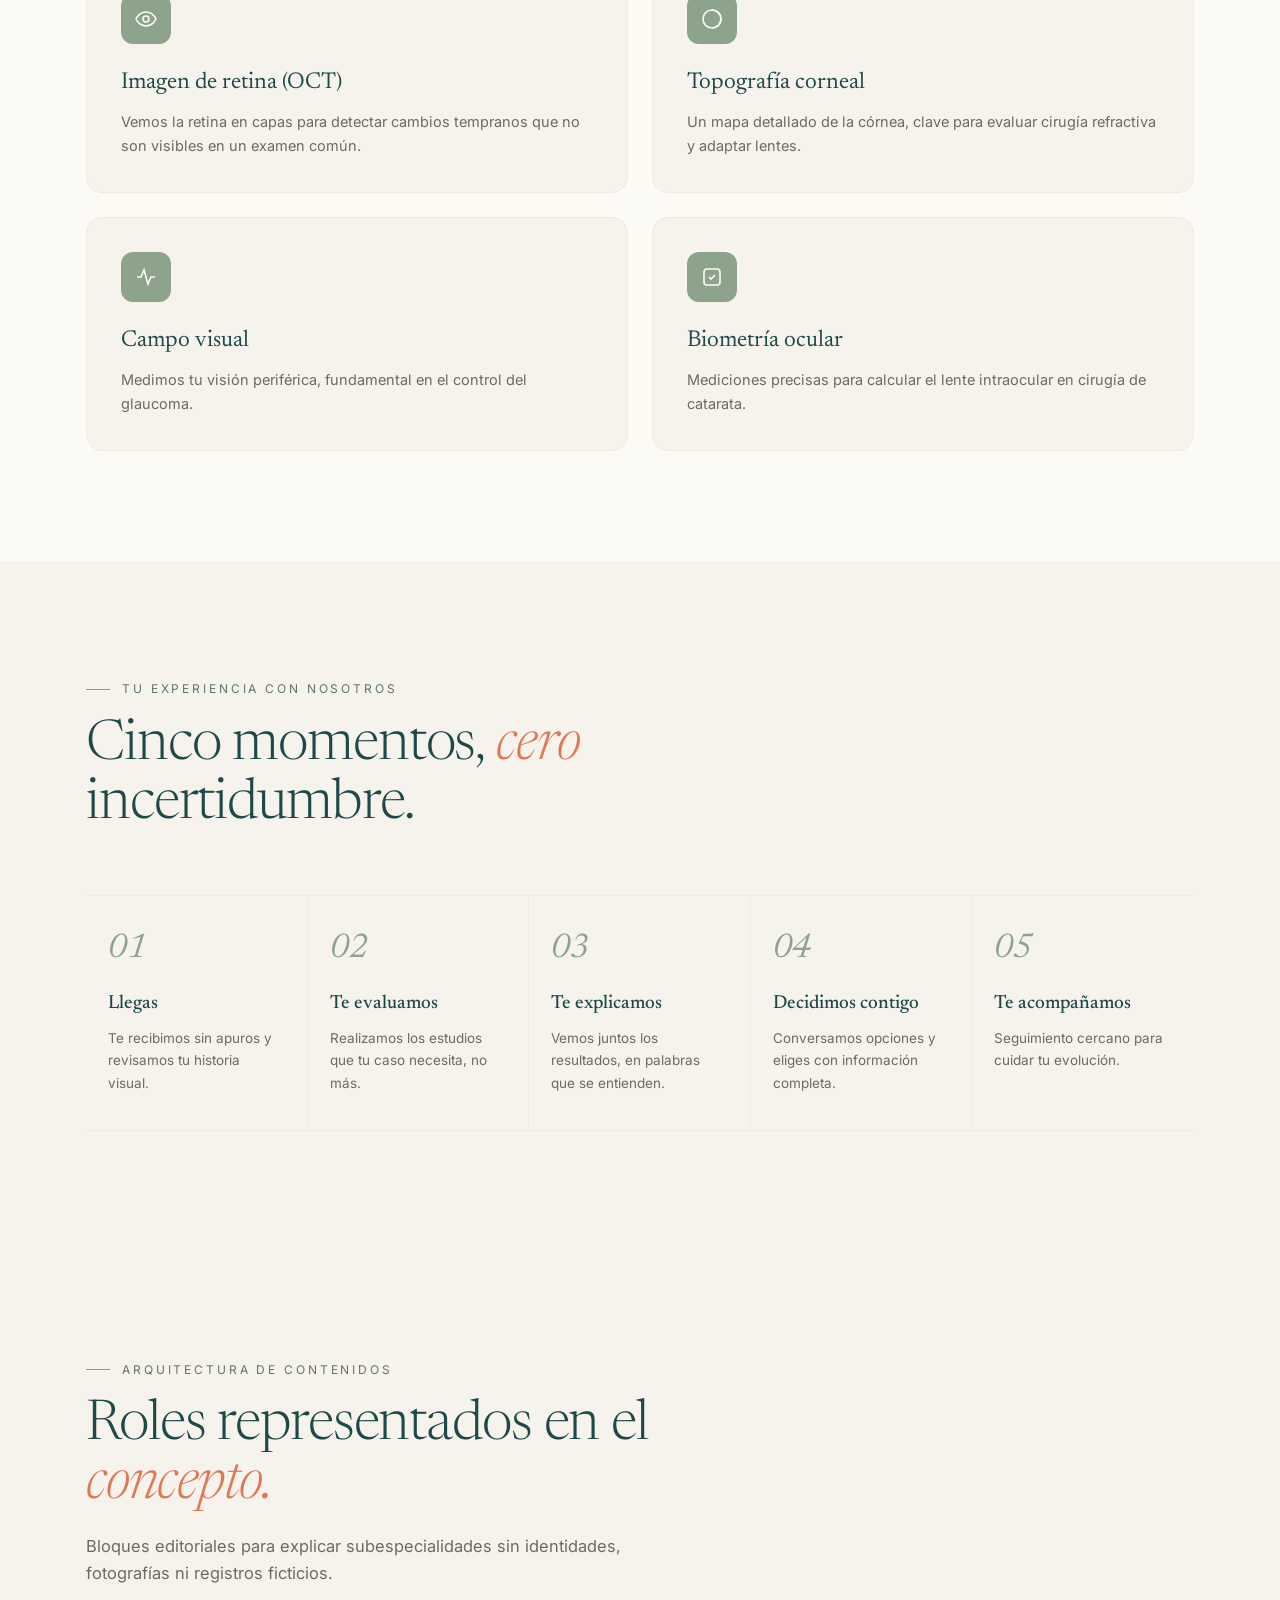
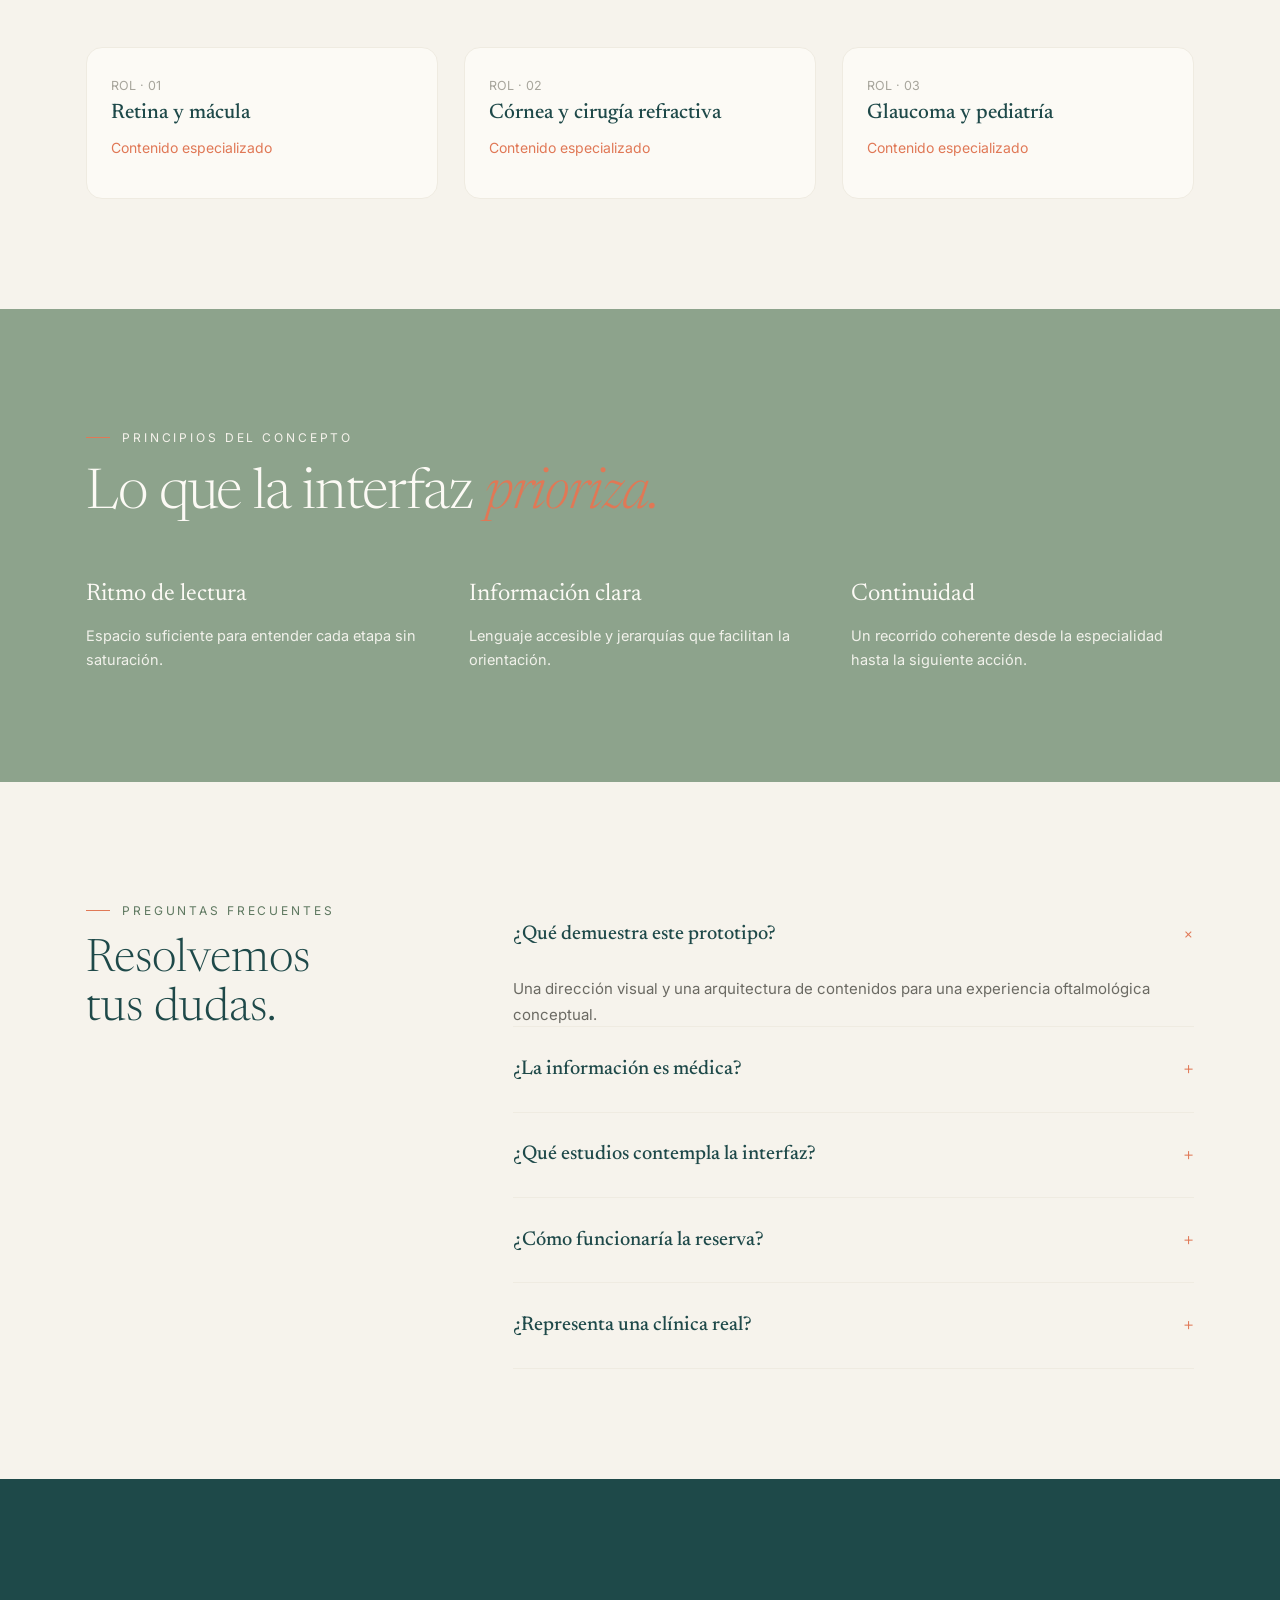
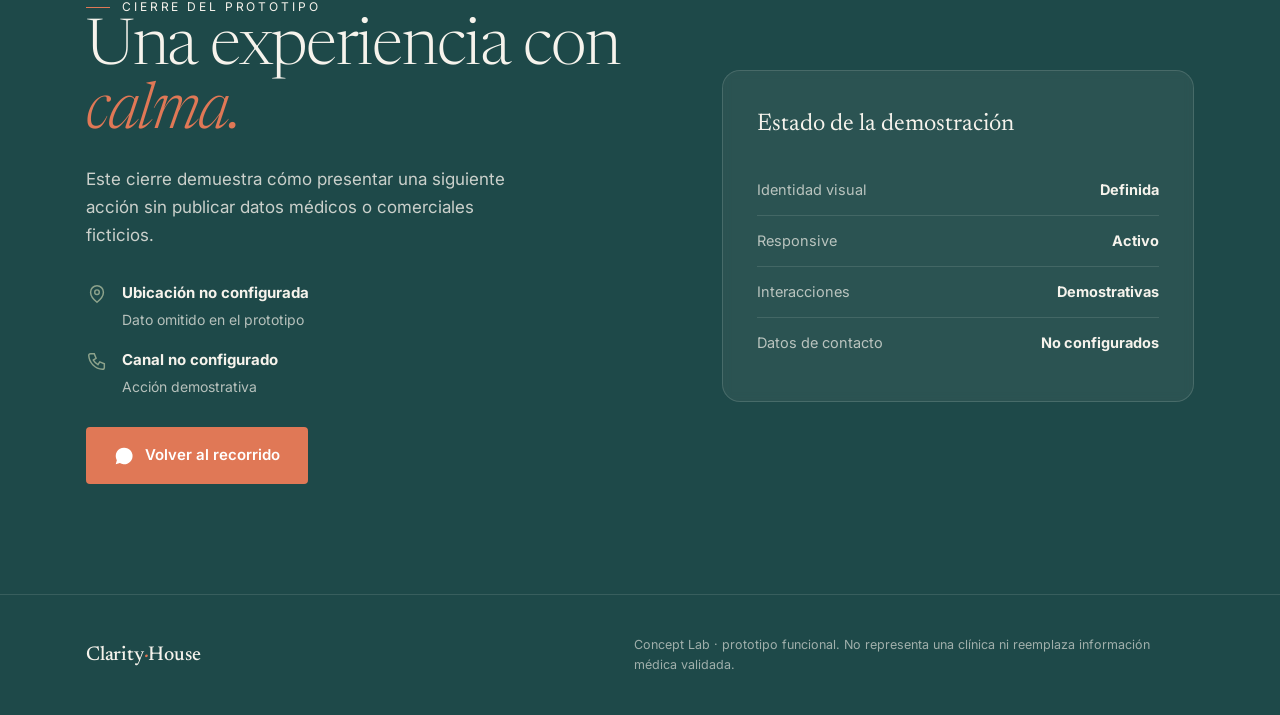
==== commit 1ee367ac: "Rediseño del portafolio Rediseño del portafolio" ====
--- a/lab/clarity-house/index.html
+++ b/lab/clarity-house/index.html
@@ -186,6 +186,45 @@
 </style>
 </head>
 <body>
+<!-- Salida del simulador: siempre visible, vuelve al portafolio -->
+<a class="pf-exit" href="../../index.html#lab" aria-label="Salir del simulador y volver al portafolio de Nils Tovar">
+  <span class="pf-exit__arrow" aria-hidden="true">&#8592;</span>
+  <span class="pf-exit__text">
+    <strong>Salir</strong>
+    <small>Volver al portafolio</small>
+  </span>
+</a>
+<style>
+  .pf-exit{
+    position:fixed;left:20px;bottom:20px;z-index:99999;
+    display:inline-flex;align-items:center;gap:10px;
+    padding:11px 18px 11px 14px;border-radius:999px;
+    background:#ee6a4b;color:#1c1d1a;border:1px solid rgba(28,29,26,.28);
+    font-family:"Segoe UI",system-ui,-apple-system,Helvetica,Arial,sans-serif;
+    text-decoration:none;box-shadow:0 14px 34px rgba(0,0,0,.38);
+    transition:transform .22s cubic-bezier(.22,1,.36,1),background-color .22s ease,color .22s ease;
+  }
+  .pf-exit:hover,.pf-exit:focus-visible{background:#faf8f2;transform:translateY(-2px)}
+  .pf-exit:focus-visible{outline:3px solid #fff;outline-offset:3px}
+  .pf-exit__arrow{font-size:17px;line-height:1}
+  .pf-exit__text{display:grid;gap:1px;text-align:left}
+  .pf-exit__text strong{font-size:13px;font-weight:700;line-height:1.15;letter-spacing:.02em}
+  .pf-exit__text small{font-size:10px;line-height:1.15;opacity:.72;letter-spacing:.04em;text-transform:uppercase}
+  @media (max-width:620px){
+    .pf-exit{left:14px;bottom:14px;padding:10px 15px 10px 12px}
+    .pf-exit__text small{display:none}
+  }
+  @media print{.pf-exit{display:none}}
+</style>
+<script>
+  // Escape también sale del prototipo.
+  document.addEventListener("keydown", function (event) {
+    if (event.key !== "Escape") return;
+    var exit = document.querySelector(".pf-exit");
+    if (exit) window.location.href = exit.getAttribute("href");
+  });
+</script>
+
 
 <header id="hdr">
   <div class="wrap nav">
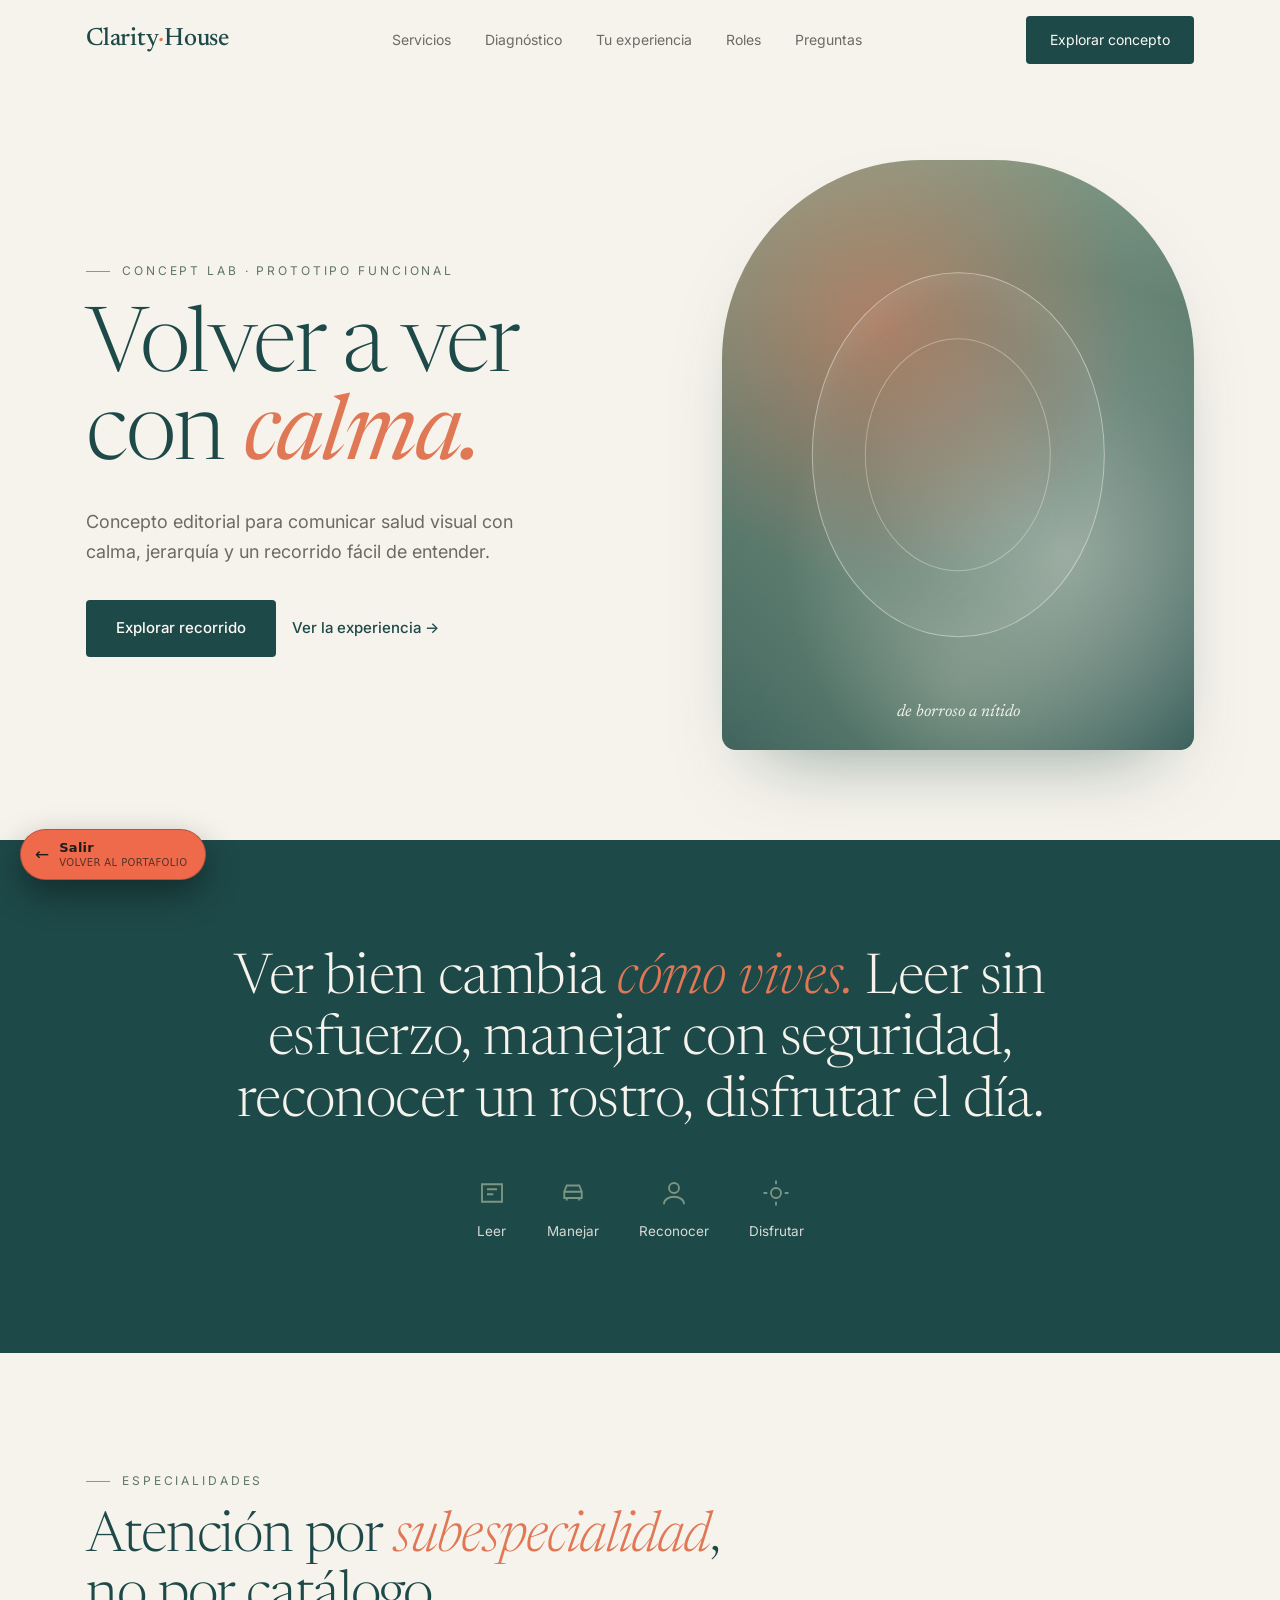
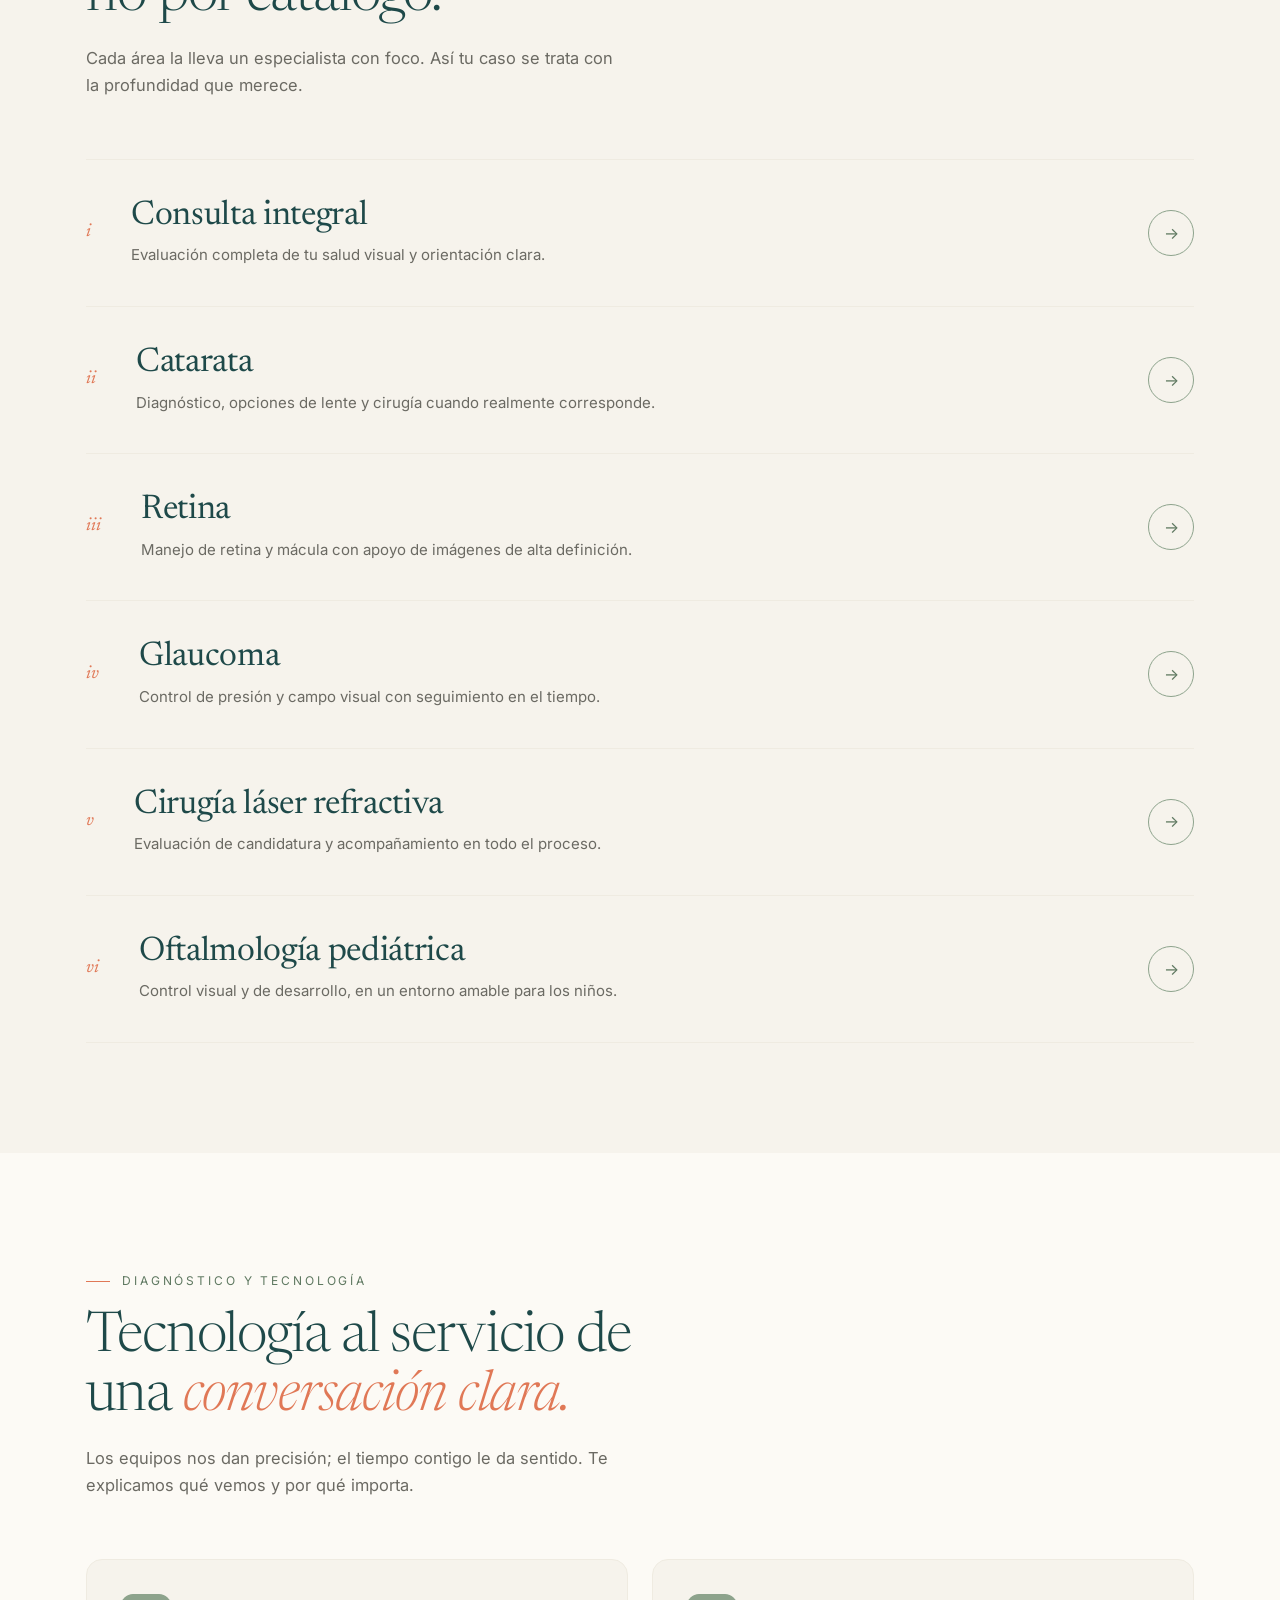
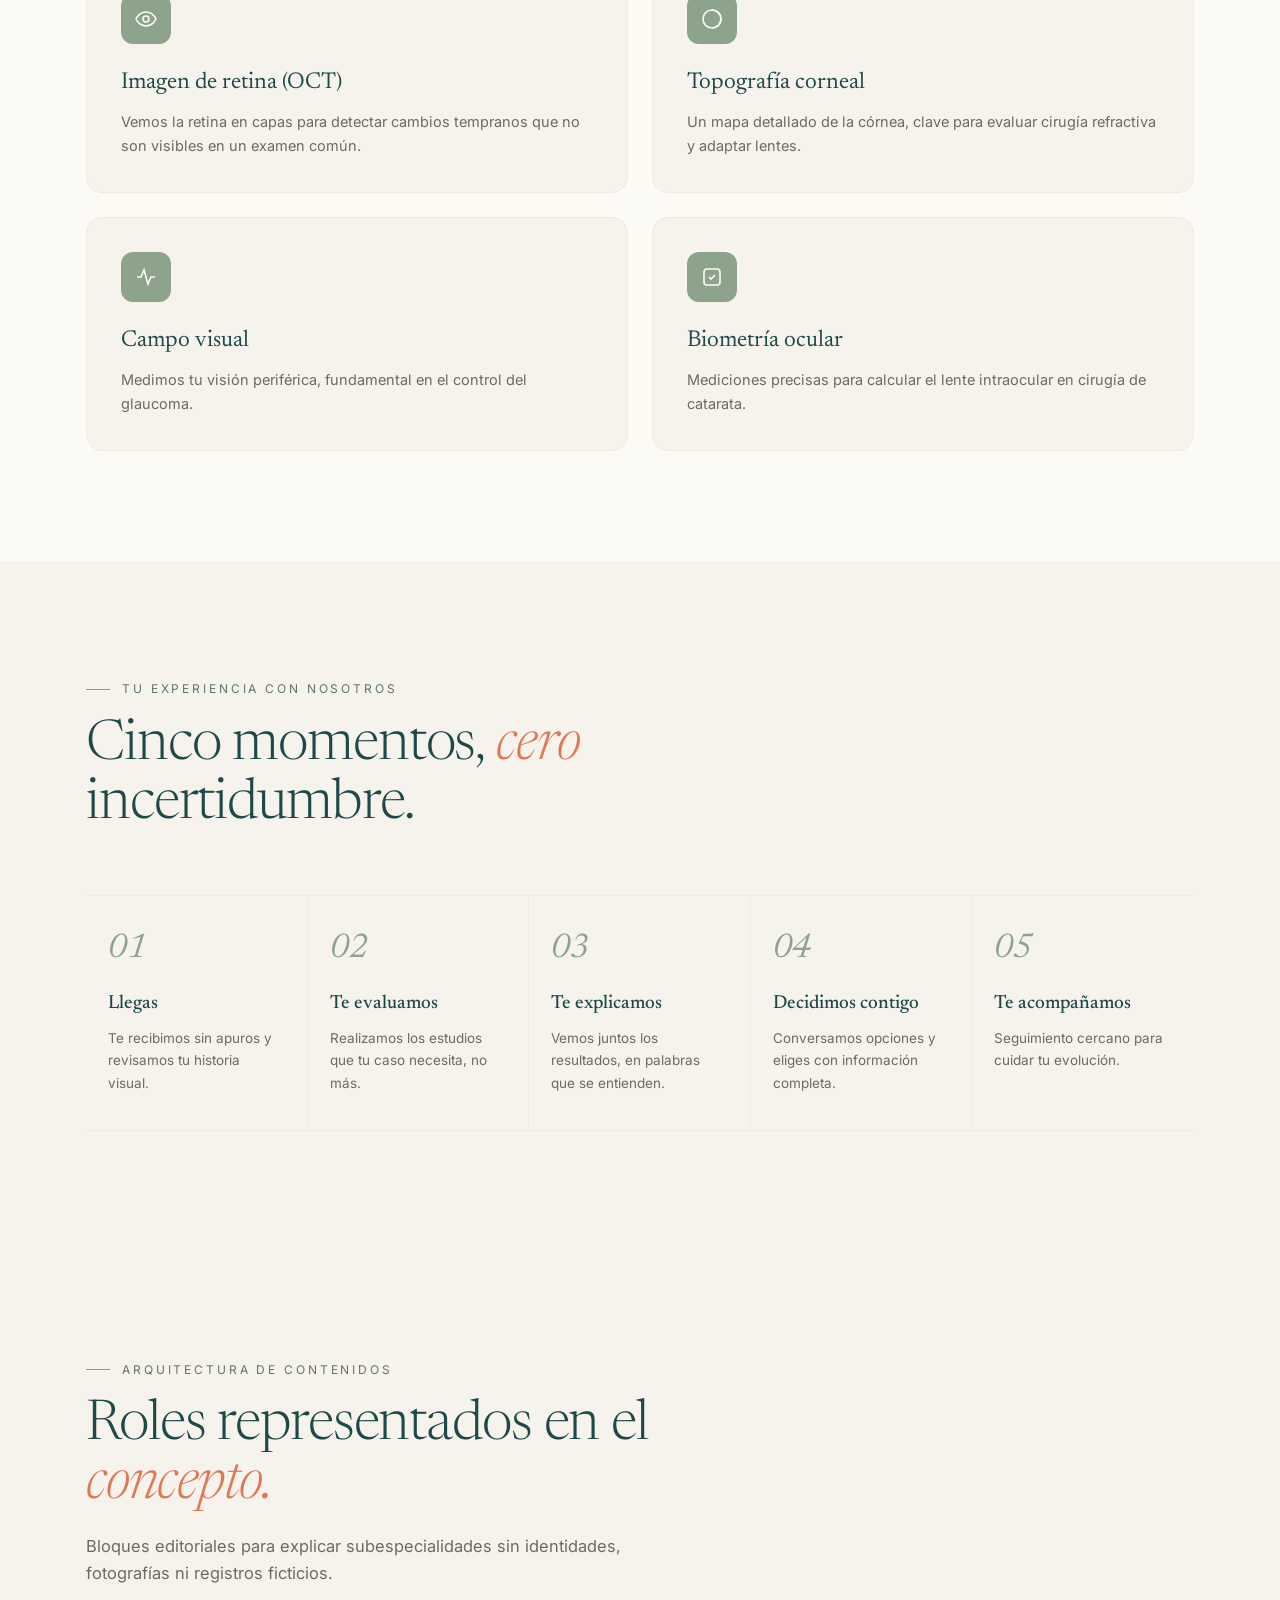
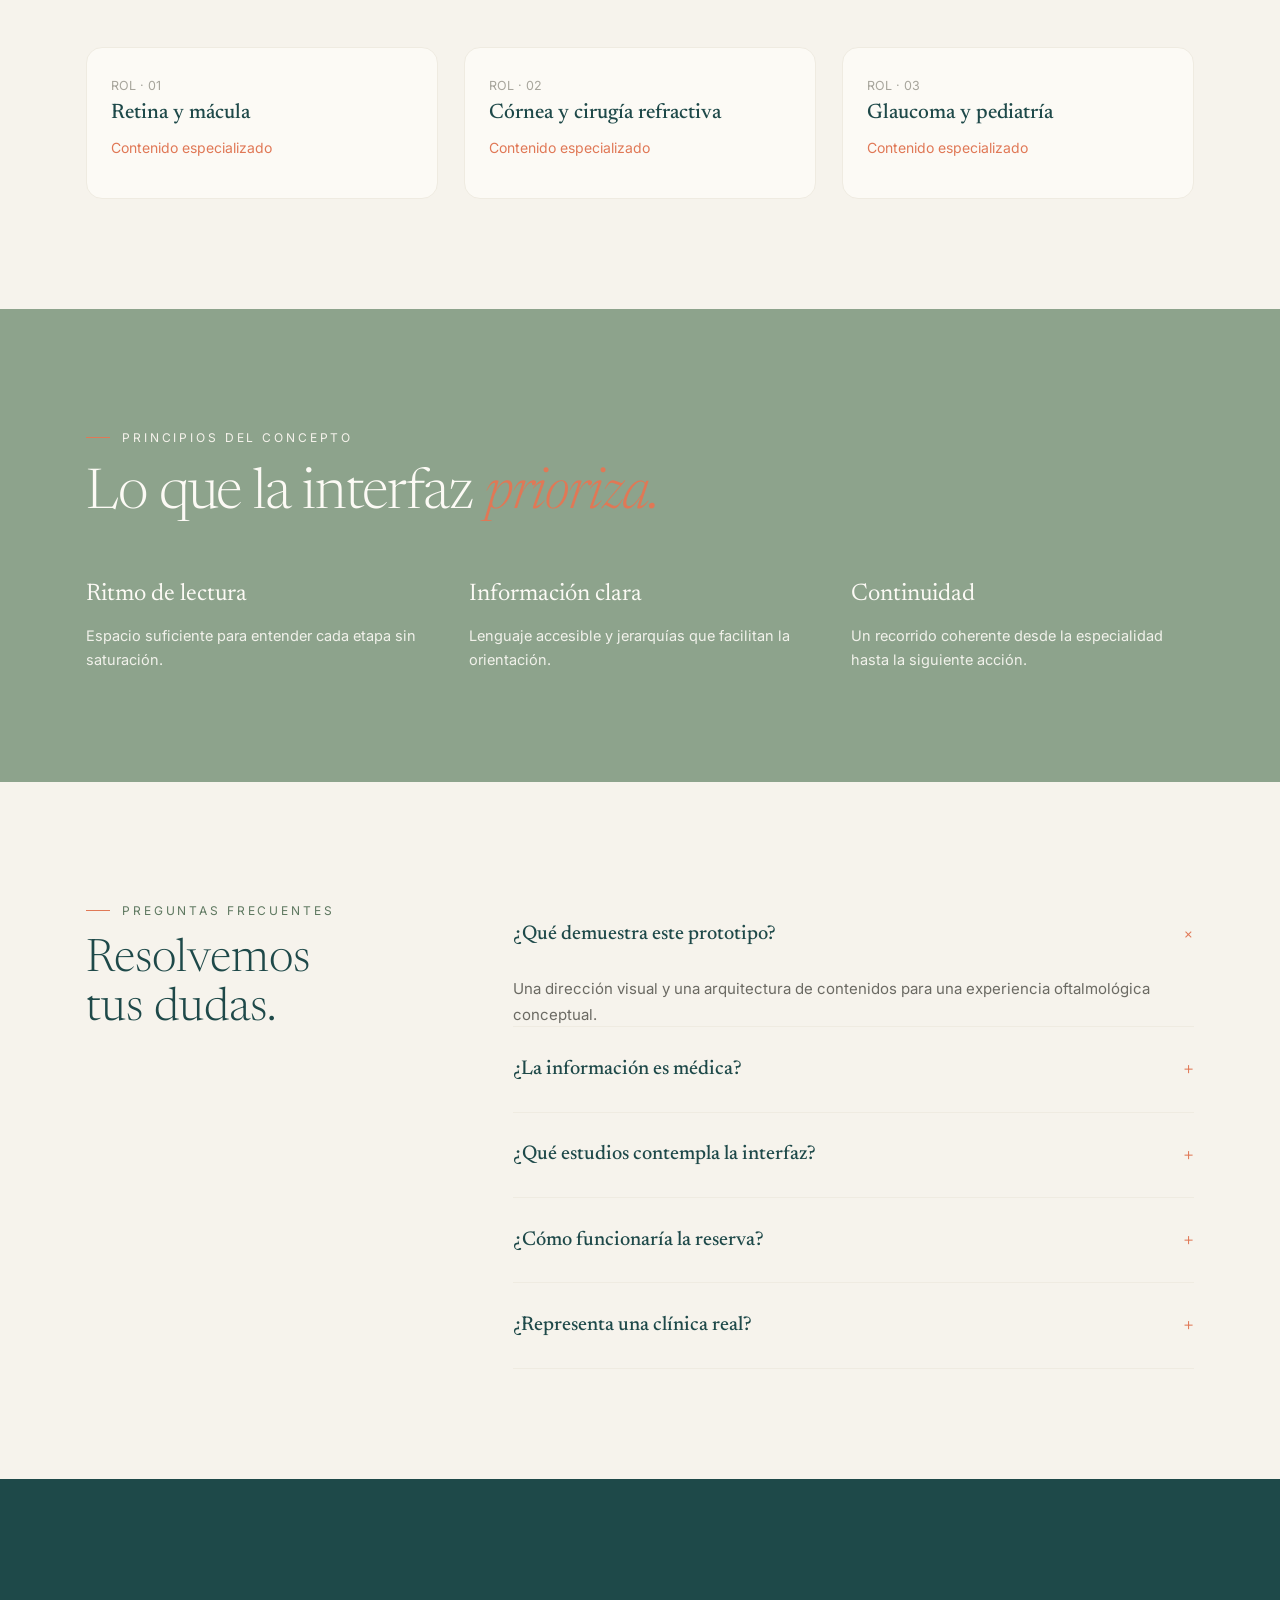
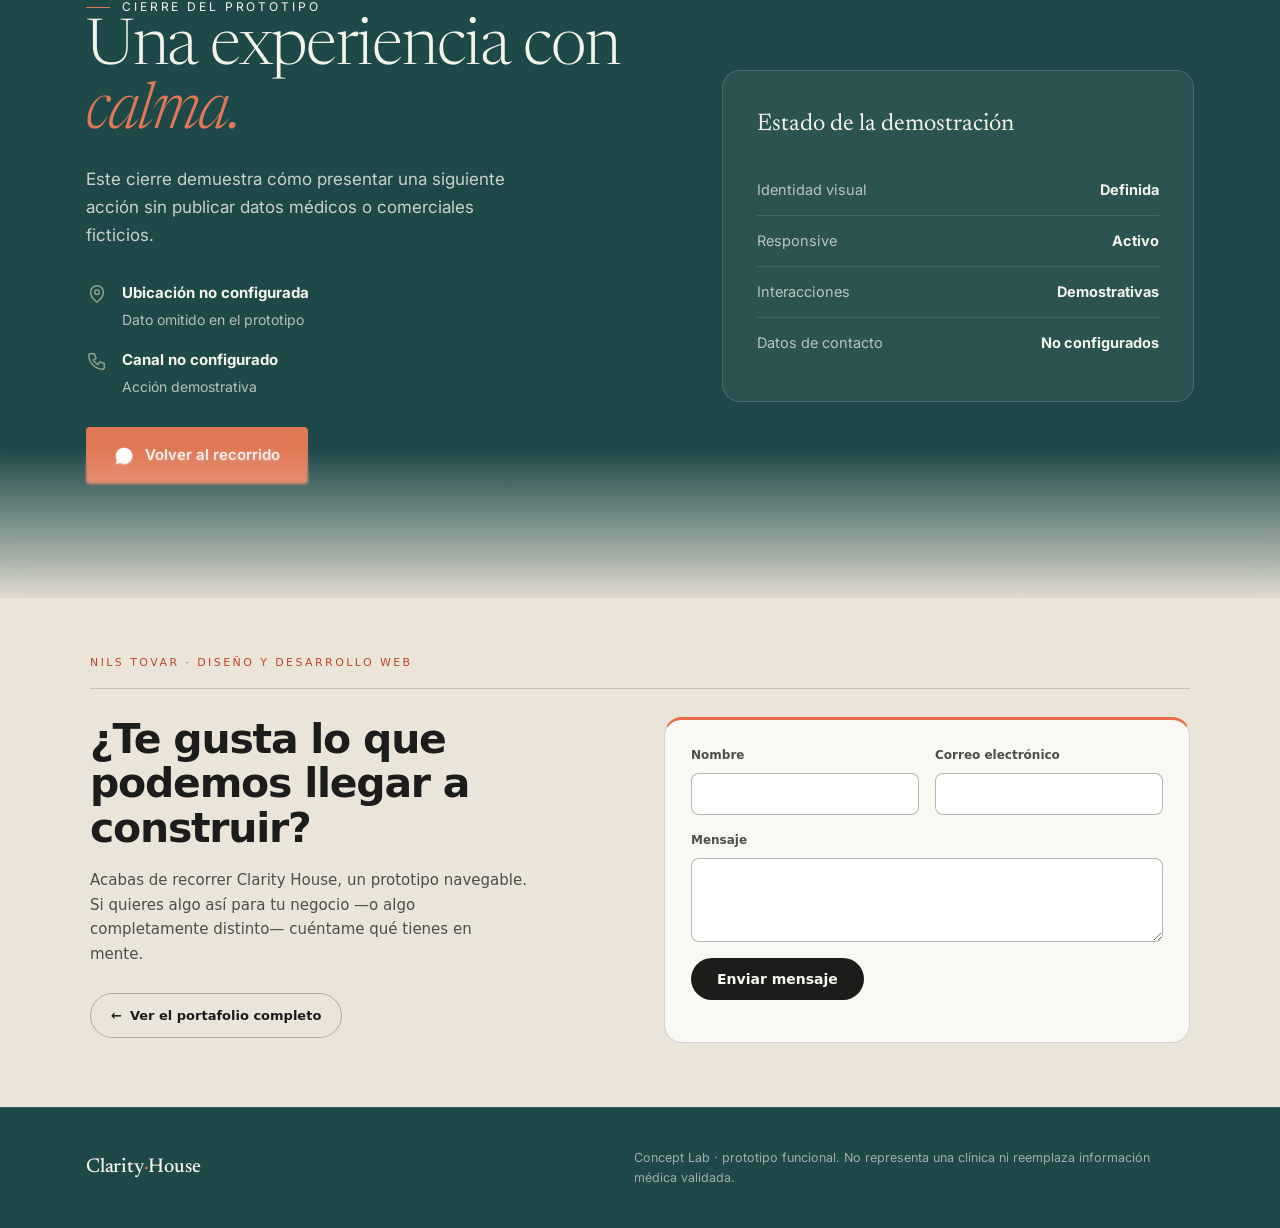
==== commit cb76a022: "Rediseño v2 Rediseño v2" ====
--- a/lab/clarity-house/index.html
+++ b/lab/clarity-house/index.html
@@ -409,6 +409,138 @@
   </div>
 </section>
 
+<section class="pf-cta" aria-labelledby="pf-cta-title">
+  <div class="pf-cta__fade" aria-hidden="true">
+    <div></div><div></div><div></div><div></div><div></div>
+  </div>
+  <div class="pf-cta__inner">
+    <p class="pf-cta__kicker">Nils Tovar · Diseño y desarrollo web</p>
+    <div class="pf-cta__grid">
+      <div class="pf-cta__copy">
+        <h2 id="pf-cta-title">¿Te gusta lo que podemos llegar a construir?</h2>
+        <p>
+          Acabas de recorrer Clarity House, un prototipo navegable. Si quieres algo así
+          para tu negocio —o algo completamente distinto— cuéntame qué tienes en mente.
+        </p>
+        <a class="pf-cta__back" href="../../index.html#lab">
+          <span aria-hidden="true">&#8592;</span> Ver el portafolio completo
+        </a>
+      </div>
+
+      <form class="pf-cta__form" action="https://formspree.io/f/xrenojvo" method="POST">
+        <input type="hidden" name="origen" value="Prototipo Clarity House">
+        <label>
+          <span>Nombre</span>
+          <input type="text" name="name" autocomplete="name" required>
+        </label>
+        <label>
+          <span>Correo electrónico</span>
+          <input type="email" name="email" autocomplete="email" required>
+        </label>
+        <label class="pf-cta__full">
+          <span>Mensaje</span>
+          <textarea name="message" rows="3" required></textarea>
+        </label>
+        <input class="pf-cta__trap" type="text" name="_gotcha" tabindex="-1" autocomplete="off" aria-hidden="true">
+        <button type="submit">Enviar mensaje</button>
+        <p class="pf-cta__status" role="status" aria-live="polite"></p>
+      </form>
+    </div>
+  </div>
+</section>
+<style>
+  .pf-cta{
+    position:relative;margin:0;padding:0;
+    background:#ebe5d9;color:#1c1d1a;
+    font-family:"Segoe UI",system-ui,-apple-system,Helvetica,Arial,sans-serif;
+    border-top:4px solid #ee6a4b;
+  }
+  .pf-cta__fade{position:absolute;left:0;right:0;top:-150px;height:150px;pointer-events:none}
+  .pf-cta__fade>div{position:absolute;inset:0}
+  .pf-cta__fade>div:nth-child(1){backdrop-filter:blur(1px);-webkit-backdrop-filter:blur(1px);
+    -webkit-mask-image:linear-gradient(to bottom,transparent 0%,#000 20%);mask-image:linear-gradient(to bottom,transparent 0%,#000 20%)}
+  .pf-cta__fade>div:nth-child(2){backdrop-filter:blur(3px);-webkit-backdrop-filter:blur(3px);
+    -webkit-mask-image:linear-gradient(to bottom,transparent 20%,#000 40%);mask-image:linear-gradient(to bottom,transparent 20%,#000 40%)}
+  .pf-cta__fade>div:nth-child(3){backdrop-filter:blur(7px);-webkit-backdrop-filter:blur(7px);
+    -webkit-mask-image:linear-gradient(to bottom,transparent 40%,#000 60%);mask-image:linear-gradient(to bottom,transparent 40%,#000 60%)}
+  .pf-cta__fade>div:nth-child(4){backdrop-filter:blur(14px);-webkit-backdrop-filter:blur(14px);
+    -webkit-mask-image:linear-gradient(to bottom,transparent 60%,#000 82%);mask-image:linear-gradient(to bottom,transparent 60%,#000 82%)}
+  .pf-cta__fade>div:nth-child(5){background:linear-gradient(to bottom,rgba(235,229,217,0) 0%,rgba(235,229,217,.5) 55%,rgba(235,229,217,.93) 100%)}
+  .pf-cta__inner{max-width:1180px;margin:0 auto;padding:56px 40px 64px}
+  .pf-cta__kicker{
+    margin:0 0 28px;padding-bottom:16px;border-bottom:1px solid rgba(28,29,26,.18);
+    font-size:11px;letter-spacing:.22em;text-transform:uppercase;color:#bc452d
+  }
+  .pf-cta__grid{display:grid;grid-template-columns:minmax(0,1fr) minmax(0,1fr);gap:48px;align-items:start}
+  .pf-cta__copy h2{margin:0;font-size:clamp(26px,3.2vw,42px);font-weight:600;line-height:1.08;letter-spacing:-.03em;color:#1c1d1a}
+  .pf-cta__copy p{margin:18px 0 0;max-width:46ch;font-size:15px;line-height:1.65;color:#4c4e48}
+  .pf-cta__back{
+    display:inline-flex;align-items:center;gap:8px;margin-top:26px;padding:11px 20px;
+    border:1px solid rgba(28,29,26,.28);border-radius:999px;
+    font-size:13px;font-weight:600;color:#1c1d1a;text-decoration:none;transition:.22s
+  }
+  .pf-cta__back:hover{background:#1c1d1a;border-color:#1c1d1a;color:#f2efe7}
+  .pf-cta__form{display:grid;grid-template-columns:repeat(2,minmax(0,1fr));gap:16px;
+    padding:26px;background:#faf8f2;border:1px solid rgba(28,29,26,.16);border-top:3px solid #ee6a4b;border-radius:18px}
+  .pf-cta__form label{display:flex;flex-direction:column;gap:7px;font-size:12px;font-weight:600;color:#4c4e48}
+  .pf-cta__full{grid-column:1/-1}
+  .pf-cta__form input,.pf-cta__form textarea{
+    width:100%;padding:12px 14px;background:#fff;
+    border:1px solid rgba(28,29,26,.32);border-radius:8px;
+    color:#1c1d1a;font-family:inherit;font-size:14px;font-weight:400;outline:none;transition:border-color .2s
+  }
+  .pf-cta__form textarea{resize:vertical;min-height:84px}
+  .pf-cta__form input:focus,.pf-cta__form textarea:focus{border-color:#ee6a4b}
+  .pf-cta__form button{
+    grid-column:1/-1;justify-self:start;padding:13px 26px;border:0;border-radius:999px;
+    background:#1c1d1a;color:#faf8f2;font-family:inherit;font-size:14px;font-weight:700;cursor:pointer;transition:.22s
+  }
+  .pf-cta__form button:hover{background:#ee6a4b;color:#1c1d1a}
+  .pf-cta__form button[disabled]{opacity:.6;cursor:default}
+  .pf-cta__trap{position:absolute;left:-9999px;width:1px;height:1px;opacity:0}
+  .pf-cta__status{grid-column:1/-1;margin:0;font-size:13px;color:#4c4e48}
+  .pf-cta__status[data-state="error"]{color:#bc452d}
+  .pf-cta__status[data-state="ok"]{color:#2f6b48}
+  @media (max-width:860px){
+    .pf-cta__inner{padding:44px 22px 52px}
+    .pf-cta__grid{grid-template-columns:minmax(0,1fr);gap:30px}
+    .pf-cta__form{grid-template-columns:minmax(0,1fr)}
+    .pf-cta__fade{top:-90px;height:90px}
+  }
+</style>
+<script>
+  (function () {
+    var form = document.querySelector(".pf-cta__form");
+    if (!form) return;
+    var status = form.querySelector(".pf-cta__status");
+    var button = form.querySelector("button");
+    form.addEventListener("submit", function (event) {
+      if (form.querySelector("[name='_gotcha']").value) return;
+      event.preventDefault();
+      button.disabled = true;
+      status.removeAttribute("data-state");
+      status.textContent = "Enviando…";
+      fetch(form.action, {
+        method: "POST",
+        body: new FormData(form),
+        headers: { Accept: "application/json" }
+      })
+        .then(function (response) {
+          if (!response.ok) throw new Error();
+          form.reset();
+          status.setAttribute("data-state", "ok");
+          status.textContent = "Gracias, tu mensaje fue enviado.";
+        })
+        .catch(function () {
+          status.setAttribute("data-state", "error");
+          status.textContent = "No se pudo enviar. Escríbeme a niltovap@gmail.com.";
+        })
+        .then(function () {
+          button.disabled = false;
+        });
+    });
+  })();
+</script>
 <footer>
   <div class="wrap">
     <a href="#" class="logo" style="font-size:20px;color:var(--ivory)">Clarity<em>·</em>House</a>
